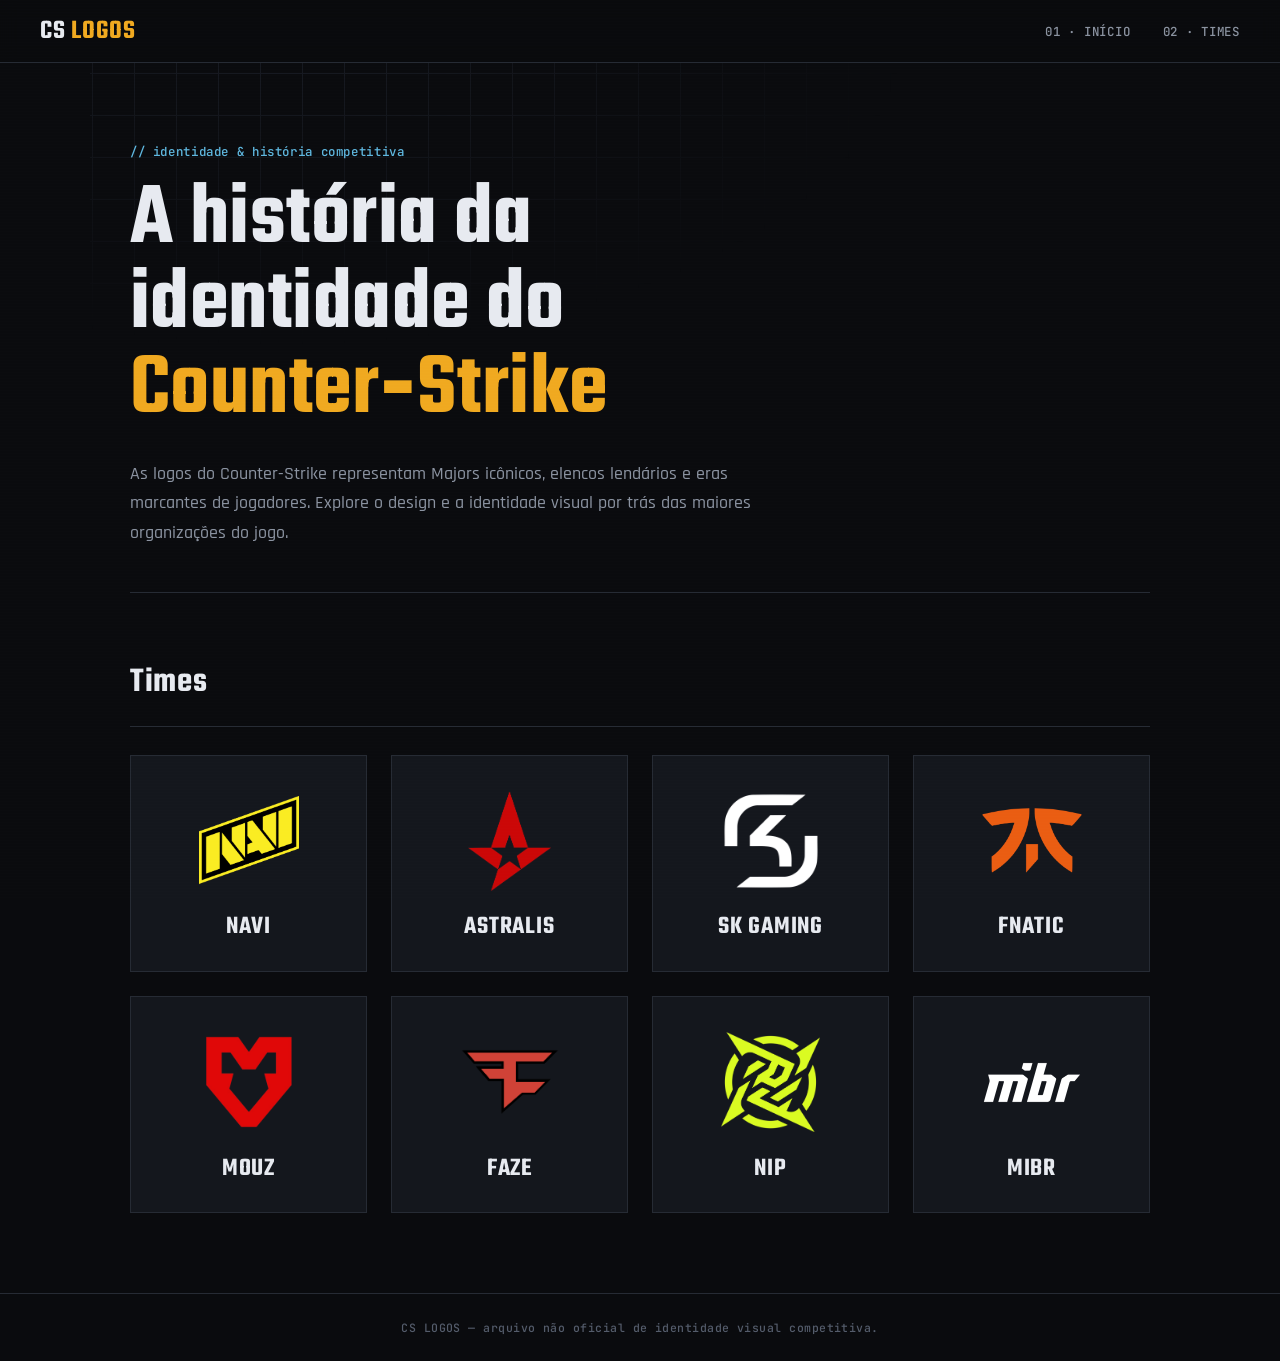
==== index.html @ 51859444 "Estrutura inicial do projeto organizada" ====
<!DOCTYPE html>
<html lang="pt-br">
<head>
  <meta charset="UTF-8">
  <meta name="viewport" content="width=device-width, initial-scale=1.0">
  <title>CS LOGOS</title>
  <link rel="icon" type="image/png" href="cs2.png">
  <link rel="preconnect" href="https://fonts.googleapis.com">
  <link rel="preconnect" href="https://fonts.gstatic.com" crossorigin>
  <link href="https://fonts.googleapis.com/css2?family=Teko:wght@500;600;700&family=Rajdhani:wght@500;600;700&family=JetBrains+Mono:wght@400;500&display=swap" rel="stylesheet">
  <link rel="stylesheet" href="css/style.css">
</head>
<body>

  <div class="scan-overlay" aria-hidden="true"></div>

  <nav class="navbar">
    <div class="brand">
      <h2>CS<span>LOGOS</span></h2>
    </div>
    <ul class="nav-links">
      <li><a href="index.html">01 · Início</a></li>
      <li><a href="#teams">02 · Times</a></li>
    </ul>
  </nav>

  <header class="hero">
    <div class="hero-grid" aria-hidden="true"></div>
    <p class="eyebrow">// identidade &amp; história competitiva</p>
    <h1>A história da<br>identidade do<br><span class="hero-accent">Counter&#8209;Strike</span></h1>
    <p class="hero-lede">
      As logos do Counter-Strike representam Majors icônicos, elencos lendários e eras marcantes
      de jogadores. Explore o design e a identidade visual por trás das maiores organizações do jogo.
    </p>
    <div class="hero-rule" aria-hidden="true"></div>
  </header>

  <main>
    <section class="teams-section" id="teams">
      <div class="section-head">
        
        <h2>Times</h2>
      </div>

      <div class="team-grid">
        <!-- NAVI Card -->
        <a href="pages/navi.html" class="team-card" data-side="T">
          <div class="team-logo-wrap">
            <img src="assets/navinow.png" alt="NAVI 364663 Logo" class="team-logo">
          </div>
          <h3>NAVI</h3>
        </a>
        <!-- Astralis Card -->
        <a href="pages/astralis.html" class="team-card" data-side="CT">
          <div class="team-logo-wrap">
            <img src="assets/astralis.png" alt="Astralis Logo" class="team-logo">
          </div>
          <h3>Astralis</h3>
        </a>



        <a href="pages/sk.html" class="team-card" data-side="CT">
          <div class="team-logo-wrap">
            <img src="assets/sknow.png" alt="SK Gaming Logo" class="team-logo1">
          </div>
          <h3>SK Gaming</h3>
        </a>
        <a href="pages/fnatic.html" class="team-card" data-side="CT">
          <div class="team-logo-wrap">
            <img src="assets/fnaticnow.webp" alt="Fnatic Logo" class="team-logo">
          </div>
          <h3>Fnatic</h3>
        </a>
        </a>
        <a href="pages/mouz.html" class="team-card" data-side="CT">
          <div class="team-logo-wrap">
            <img src="assets/mouznew.png" alt="Mouz Logo" class="team-logo">
          </div>
          <h3>MOUZ</h3>
        </a>
        <a href="pages/faze.html" class="team-card" data-side="CT">
          <div class="team-logo-wrap">
            <img src="assets/fazenow.webp" alt="FaZe Logo" class="team-logo">
          </div>
          <h3>FaZe</h3>
        </a>
        <a href="pages/nip.html" class="team-card" data-side="CT">
          <div class="team-logo-wrap">
            <img src="assets/nipnow.png" alt="NIP Logo" class="team-logo">
          </div>
          <h3>NIP</h3>
        </a>
        <a href="pages/mibr.html" class="team-card" data-side="CT">
          <div class="team-logo-wrap">
            <img src="assets/mibrnow.png" alt="mibr Logo" class="team-logo1">
          </div>
          <h3>MIBR</h3>
        </a>

        <!-- Repeat structure for SK Gaming, Fnatic, NiP, VP, C9, Liquid, FaZe, iBUYPOWER -->
      </div>
    </section>
  </main>

  <footer class="site-footer">
    <p>CS LOGOS — arquivo não oficial de identidade visual competitiva.</p>
  </footer>

</body>
</html>
---- css/style.css ----
/* ==========================================================
   CS LOGOS — design tokens
   Inspired by the in-game HUD/scoreboard: T-side gold vs
   CT-side ice-blue, crosshair brackets, tactical grid lines.
   ========================================================== */
:root {
  --bg: #0a0b0e;
  --bg-panel: #14171d;
  --bg-panel-hover: #1a1e26;
  --line: #262b34;
  --line-soft: #1c2029;

  --gold: #f0a920;
  --gold-dim: #8a6420;
  --ice: #5fb8e0;
  --ice-dim: #35617a;

  --text-main: #e7eaf0;
  --text-dim: #8b93a1;
  --text-faint: #545c6b;

  --font-display: 'Teko', system-ui, sans-serif;
  --font-body: 'Rajdhani', system-ui, sans-serif;
  --font-mono: 'JetBrains Mono', 'Courier New', monospace;

  --ease: cubic-bezier(0.16, 1, 0.3, 1);
}

* { box-sizing: border-box; }

@media (prefers-reduced-motion: reduce) {
  *, *::before, *::after {
    animation-duration: 0.01ms !important;
    transition-duration: 0.01ms !important;
  }
}

html { scroll-behavior: smooth; }

body {
  background-color: var(--bg);
  color: var(--text-main);
  font-family: var(--font-body);
  font-weight: 500;
  font-size: 1.05rem;
  margin: 0;
  position: relative;
  overflow-x: hidden;
}

a { color: inherit; }

::selection {
  background: var(--gold);
  color: #10120f;
}

:focus-visible {
  outline: 2px solid var(--gold);
  outline-offset: 3px;
}

/* faint scanline atmosphere over the whole page */
.scan-overlay {
  position: fixed;
  inset: 0;
  pointer-events: none;
  z-index: 40;
  background: repeating-linear-gradient(
    to bottom,
    rgba(255, 255, 255, 0.012) 0px,
    rgba(255, 255, 255, 0.012) 1px,
    transparent 1px,
    transparent 3px
  );
  mix-blend-mode: overlay;
}

/* ==========================================================
   Navbar
   ========================================================== */
.navbar {
  display: flex;
  justify-content: space-between;
  align-items: center;
  padding: 1.1rem 2.5rem;
  background: rgba(10, 11, 14, 0.85);
  backdrop-filter: blur(10px);
  border-bottom: 1px solid var(--line);
  position: sticky;
  top: 0;
  z-index: 30;
}

.brand {
  display: flex;
  align-items: center;
  gap: 0.5rem;
}

.brand-mark {
  color: var(--gold);
  font-family: var(--font-mono);
  font-size: 1rem;
  transform: translateY(-1px);
}

.navbar h2 {
  font-family: var(--font-display);
  font-weight: 600;
  font-size: 1.7rem;
  letter-spacing: 0.04em;
  margin: 0;
  line-height: 1;
}

.navbar h2 span {
  color: var(--gold);
  margin-left: 0.3rem;
}

.nav-links {
  list-style: none;
  display: flex;
  gap: 2rem;
  margin: 0;
  padding: 0;
}

.nav-links a {
  color: var(--text-dim);
  text-decoration: none;
  font-family: var(--font-mono);
  font-size: 0.78rem;
  font-weight: 500;
  letter-spacing: 0.06em;
  text-transform: uppercase;
  transition: color 0.2s var(--ease);
  position: relative;
}

.nav-links a:hover,
.nav-links a:focus-visible {
  color: var(--gold);
}

/* ==========================================================
   Hero
   ========================================================== */
.hero {
  position: relative;
  padding: 5rem 2.5rem 4rem;
  max-width: 1100px;
  margin: 0 auto;
  overflow: hidden;
}

.hero-grid {
  position: absolute;
  inset: -2rem -2.5rem auto -2.5rem;
  height: 420px;
  background-image:
    linear-gradient(to right, var(--line-soft) 1px, transparent 1px),
    linear-gradient(to bottom, var(--line-soft) 1px, transparent 1px);
  background-size: 42px 42px;
  -webkit-mask-image: radial-gradient(ellipse 70% 100% at 20% 0%, black 10%, transparent 75%);
  mask-image: radial-gradient(ellipse 70% 100% at 20% 0%, black 10%, transparent 75%);
  opacity: 0.7;
  z-index: 0;
}

.eyebrow {
  position: relative;
  z-index: 1;
  font-family: var(--font-mono);
  font-size: 0.78rem;
  color: var(--ice);
  letter-spacing: 0.05em;
  margin: 0 0 1.1rem;
}

.hero h1 {
  position: relative;
  z-index: 1;
  font-family: var(--font-display);
  font-weight: 600;
  font-size: clamp(3.2rem, 8vw, 5.6rem);
  line-height: 0.95;
  letter-spacing: 0.005em;
  margin: 0 0 1.6rem;
}

.hero-accent {
  color: var(--gold);
}

.hero-lede {
  position: relative;
  z-index: 1;
  max-width: 640px;
  font-size: 1.15rem;
  line-height: 1.6;
  color: var(--text-dim);
  font-weight: 500;
  margin: 0;
}

.hero-rule {
  position: relative;
  z-index: 1;
  margin-top: 2.8rem;
  height: 1px;
  background: var(--line);
  overflow: hidden;
}

.hero-rule span {
  display: block;
  width: 140px;
  height: 100%;
  background: linear-gradient(to right, transparent, var(--gold), var(--ice), transparent);
  animation: sweep 5s var(--ease) infinite;
}

@keyframes sweep {
  0%   { transform: translateX(-160px); }
  60%  { transform: translateX(920px); }
  100% { transform: translateX(920px); }
}

/* ==========================================================
   Teams section
   ========================================================== */
main {
  max-width: 1100px;
  margin: 0 auto;
  padding: 0 2.5rem;
}

.section-head {
  display: flex;
  align-items: baseline;
  gap: 1rem;
  margin-bottom: 1.75rem;
  border-bottom: 1px solid var(--line);
  padding-bottom: 1.1rem;
}

.section-head .eyebrow {
  margin: 0;
  order: 2;
}

.section-head h2 {
  font-family: var(--font-display);
  font-weight: 600;
  font-size: 2.2rem;
  letter-spacing: 0.02em;
  margin: 0;
  color: var(--text-main);
}

.teams-section {
  padding-bottom: 5rem;
}

.team-grid {
  display: grid;
  grid-template-columns: repeat(auto-fit, minmax(220px, 1fr));
  gap: 1.5rem;
}

/* ==========================================================
   Team card — spectator-HUD frame with crosshair corners
   ========================================================== */
.team-card {
  position: relative;
  background: var(--bg-panel);
  border: 1px solid var(--line);
  padding: 2.2rem 1.5rem 1.6rem;
  text-align: center;
  text-decoration: none;
  color: inherit;
  overflow: hidden;
  transition: transform 0.35s var(--ease), background 0.35s var(--ease), border-color 0.35s var(--ease);
}

.team-card:hover,
.team-card:focus-visible {
  transform: translateY(-6px);
  background: var(--bg-panel-hover);
  border-color: var(--line);
}

/* crosshair corner brackets */
.corner {
  position: absolute;
  width: 14px;
  height: 14px;
  border: 1.5px solid var(--text-faint);
  opacity: 0.55;
  transition: all 0.35s var(--ease);
}
.corner-tl { top: 8px; left: 8px; border-right: none; border-bottom: none; }
.corner-tr { top: 8px; right: 8px; border-left: none; border-bottom: none; }
.corner-bl { bottom: 8px; left: 8px; border-right: none; border-top: none; }
.corner-br { bottom: 8px; right: 8px; border-left: none; border-top: none; }

.team-card:hover .corner { border-color: var(--gold); }

.team-card:hover .corner-tl,
.team-card:focus-visible .corner-tl { top: 4px; left: 4px; opacity: 1; }
.team-card:hover .corner-tr,
.team-card:focus-visible .corner-tr { top: 4px; right: 4px; opacity: 1; }
.team-card:hover .corner-bl,
.team-card:focus-visible .corner-bl { bottom: 4px; left: 4px; opacity: 1; }
.team-card:hover .corner-br,
.team-card:focus-visible .corner-br { bottom: 4px; right: 4px; opacity: 1; }

.team-logo-wrap {
  display: flex;
  align-items: center;
  justify-content: center;
  height: 100px;
  margin-bottom: 1.1rem;
}

.team-logo {
  max-width: 100px;
  max-height: 100px;
  width: auto;
  height: auto;
  object-fit: contain;
  filter: grayscale(0.15);
  transition: transform 0.35s var(--ease), filter 0.35s var(--ease);
}
.team-logo1 {
  max-width: 100px;
  max-height: 100px;
  filter: brightness(0) invert(1);
  width: auto;
  height: auto;
  object-fit: contain;
  transition: transform 0.35s var(--ease), filter 0.35s var(--ease);
}

.team-logo2 {
  filter: brightness(0) invert(1);
  width: auto;
  height: auto;
  object-fit: contain;
  transition: transform 0.35s var(--ease), filter 0.35s var(--ease);
}

.team-card:hover .team-logo,
.team-card:focus-visible .team-logo {
  transform: scale(1.08);
  filter: grayscale(0);
}

.team-card h3 {
  font-family: var(--font-display);
  font-weight: 600;
  font-size: 1.6rem;
  letter-spacing: 0.03em;
  text-transform: uppercase;
  margin: 0;
  color: var(--text-main);
}

.card-underline {
  display: block;
  width: 32px;
  height: 2px;
  margin: 0.65rem auto 0;
  background: var(--text-faint);
  transition: width 0.35s var(--ease), background 0.35s var(--ease);
}

.team-card:hover .card-underline { background: var(--gold); width: 48px; }

/* ==========================================================
   Team detail page (navi.html, astralis.html, ...)
   ========================================================== */
.back-link {
  display: inline-flex;
  align-items: center;
  gap: 0.4rem;
}

.team-page-main {
  max-width: 780px;
  margin: 0 auto;
  padding: 0 2.5rem 5rem;
}

.team-hero {
  position: relative;
  text-align: center;
  padding: 4rem 0 3rem;
  border-bottom: 1px solid var(--line);
  margin-bottom: 3rem;
}

.team-hero .eyebrow {
  justify-content: center;
  display: flex;
}

.team-hero h1 {
  font-family: var(--font-display);
  font-weight: 600;
  font-size: clamp(2.8rem, 7vw, 4.4rem);
  line-height: 0.95;
  margin: 0 0 0.6rem;
}

.team-hero .team-fullname {
  color: var(--gold);
}

.team-meta {
  display: flex;
  justify-content: center;
  gap: 1.6rem;
  margin: 1.2rem 0 0;
  font-family: var(--font-mono);
  font-size: 0.75rem;
  color: var(--text-dim);
  letter-spacing: 0.04em;
  flex-wrap: wrap;
}

.team-meta span strong {
  color: var(--text-main);
  font-weight: 500;
}

.info-block {
  margin-bottom: 3rem;
}

.info-block h2 {
  font-family: var(--font-display);
  font-weight: 600;
  font-size: 1.7rem;
  letter-spacing: 0.02em;
  margin: 0 0 0.9rem;
  display: flex;
  align-items: center;
  gap: 0.6rem;
}

.info-block h2::before {
  content: "";
  width: 18px;
  height: 2px;
  background: var(--gold);
  display: inline-block;
}

.info-block p {
  font-size: 1.05rem;
  line-height: 1.7;
  color: var(--text-dim);
  margin: 0;
}

/* ---- logo timeline ---- */
.logo-timeline {
  position: relative;
  margin: 0;
  padding: 0;
  list-style: none;
}

.logo-timeline::before {
  content: "";
  position: absolute;
  top: 0.4rem;
  bottom: 0.4rem;
  left: 68px;
  width: 1px;
  background: var(--line);
}

.timeline-item {
  position: relative;
  display: grid;
  grid-template-columns: 68px 1fr;
  gap: 0;
  padding-bottom: 3.5rem;
}

.timeline-item:last-child { padding-bottom: 0; }

.timeline-year {
  position: relative;
  font-family: var(--font-mono);
  font-size: 0.72rem;
  color: var(--text-dim);
  padding-top: 0.3rem;
  letter-spacing: 0.03em;
}

.timeline-year::after {
  content: "";
  position: absolute;
  top: 0.35rem;
  right: -4.5px;
  width: 9px;
  height: 9px;
  border-radius: 50%;
  background: var(--bg);
  border: 2px solid var(--gold);
}

.timeline-body {
  padding-left: 2.2rem;
}

.timeline-panel {
  position: relative;
  background: var(--bg-panel);
  border: 1px solid var(--line);
  padding: 2rem;
  display: flex;
  flex-direction: column;
  align-items: center;
  text-align: center;
  transition: border-color 0.35s var(--ease), background 0.35s var(--ease);
}

.timeline-panel:hover {
  border-color: var(--gold-dim);
  background: var(--bg-panel-hover);
}

.timeline-panel .corner { border-color: var(--text-faint); }
.timeline-panel:hover .corner { border-color: var(--gold); }
.logo-branca {
  filter: brightness(0) invert(1);
}

.timeline-panel img {
  max-width: 320px;
  width: 100%;
  height: auto;
  object-fit: contain;
  margin-bottom: 1.3rem;
}

.timeline-panel p {
  margin: 0;
  font-size: 0.98rem;
  line-height: 1.6;
  color: var(--text-dim);
  max-width: 46ch;
}

/* ==========================================================
   Footer
   ========================================================== */
.site-footer {
  border-top: 1px solid var(--line);
  padding: 1.6rem 2.5rem;
  text-align: center;
}

.site-footer p {
  font-family: var(--font-mono);
  font-size: 0.72rem;
  color: var(--text-faint);
  letter-spacing: 0.04em;
  margin: 0;
  
}



/* ==========================================================
   Responsive
   ========================================================== */
@media (max-width: 640px) {
  .navbar { padding: 1rem 1.25rem; }
  .hero { padding: 3.2rem 1.25rem 2.75rem; }
  main { padding: 0 1.25rem; }
  .nav-links { gap: 1.1rem; }
  .hero h1 { font-size: clamp(2.6rem, 12vw, 3.4rem); }
}
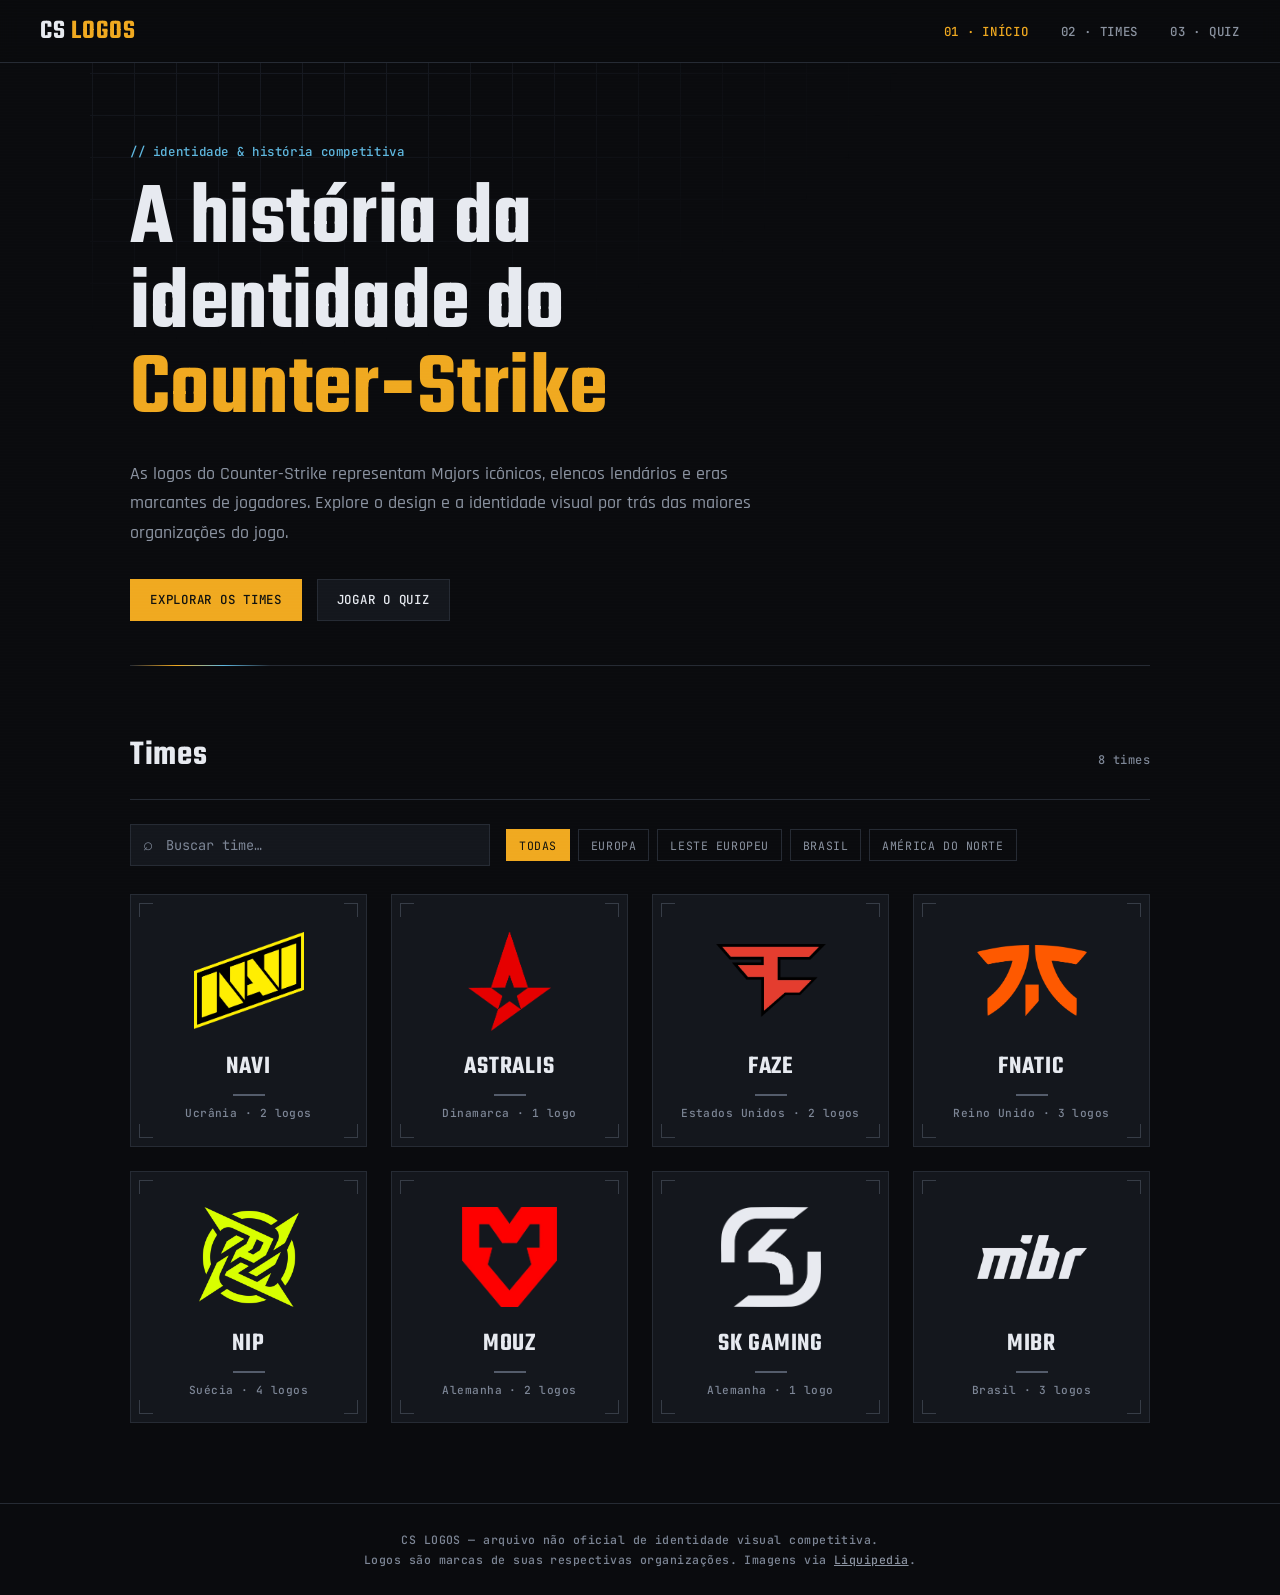
==== commit 2d07f332: "Reestrutura o site com dados em JS, novos recursos e imagens otimizadas - js/teams.js concentra os d" ====
--- a/index.html
+++ b/index.html
@@ -3,24 +3,32 @@
 <head>
   <meta charset="UTF-8">
   <meta name="viewport" content="width=device-width, initial-scale=1.0">
-  <title>CS LOGOS</title>
-  <link rel="icon" type="image/png" href="cs2.png">
+  <title>CS LOGOS — a história das logos do Counter-Strike</title>
+  <meta name="description" content="Arquivo não oficial da identidade visual do Counter-Strike competitivo: a evolução das logos de NAVI, Vitality, FURIA, MIBR, FaZe e outros times lendários.">
+  <meta name="theme-color" content="#0a0b0e">
+  <meta property="og:type" content="website">
+  <meta property="og:site_name" content="CS LOGOS">
+  <meta property="og:title" content="CS LOGOS — a história das logos do Counter-Strike">
+  <meta property="og:description" content="A evolução das logos dos maiores times de Counter-Strike, do 1.6 ao CS2.">
+  <meta property="og:image" content="https://krukki.github.io/cslogos/assets/og-image.png">
+  <meta property="og:url" content="https://krukki.github.io/cslogos/">
+  <meta name="twitter:card" content="summary_large_image">
+  <link rel="icon" type="image/png" href="assets/cs2.png">
   <link rel="preconnect" href="https://fonts.googleapis.com">
   <link rel="preconnect" href="https://fonts.gstatic.com" crossorigin>
   <link href="https://fonts.googleapis.com/css2?family=Teko:wght@500;600;700&family=Rajdhani:wght@500;600;700&family=JetBrains+Mono:wght@400;500&display=swap" rel="stylesheet">
   <link rel="stylesheet" href="css/style.css">
 </head>
-<body>
-
+<body id="top">
+  <a class="skip-link" href="#teams">Pular para os times</a>
   <div class="scan-overlay" aria-hidden="true"></div>
 
-  <nav class="navbar">
-    <div class="brand">
-      <h2>CS<span>LOGOS</span></h2>
-    </div>
+  <nav class="navbar" aria-label="Principal">
+    <a class="brand" href="index.html">CS<span>LOGOS</span></a>
     <ul class="nav-links">
-      <li><a href="index.html">01 · Início</a></li>
-      <li><a href="#teams">02 · Times</a></li>
+      <li><a href="#top" aria-current="page"><span class="nav-num">01 · </span>Início</a></li>
+      <li><a href="#teams"><span class="nav-num">02 · </span>Times</a></li>
+      <li><a href="quiz.html"><span class="nav-num">03 · </span>Quiz</a></li>
     </ul>
   </nav>
 
@@ -32,80 +40,54 @@
       As logos do Counter-Strike representam Majors icônicos, elencos lendários e eras marcantes
       de jogadores. Explore o design e a identidade visual por trás das maiores organizações do jogo.
     </p>
-    <div class="hero-rule" aria-hidden="true"></div>
+    <div class="hero-actions">
+      <a class="btn btn--primary" href="#teams">Explorar os times</a>
+      <a class="btn" href="quiz.html">Jogar o quiz</a>
+    </div>
+    <div class="hero-rule" aria-hidden="true"><span></span></div>
   </header>
 
-  <main>
-    <section class="teams-section" id="teams">
+  <main class="page-main">
+    <section class="teams-section" id="teams" aria-labelledby="teams-title">
       <div class="section-head">
-        
-        <h2>Times</h2>
+        <h2 id="teams-title">Times</h2>
+        <p class="result-count" id="result-count" aria-live="polite"></p>
       </div>
 
-      <div class="team-grid">
-        <!-- NAVI Card -->
-        <a href="pages/navi.html" class="team-card" data-side="T">
-          <div class="team-logo-wrap">
-            <img src="assets/navinow.png" alt="NAVI 364663 Logo" class="team-logo">
-          </div>
-          <h3>NAVI</h3>
-        </a>
-        <!-- Astralis Card -->
-        <a href="pages/astralis.html" class="team-card" data-side="CT">
-          <div class="team-logo-wrap">
-            <img src="assets/astralis.png" alt="Astralis Logo" class="team-logo">
-          </div>
-          <h3>Astralis</h3>
-        </a>
+      <div class="team-tools">
+        <label class="search-field">
+          <span class="visually-hidden">Buscar time</span>
+          <input type="search" id="team-search" placeholder="Buscar time…" autocomplete="off" spellcheck="false">
+        </label>
+        <ul class="chips" aria-label="Filtrar por região">
+          <li><button type="button" class="chip" data-region-filter="all" aria-pressed="true">Todas</button></li>
+          <li><button type="button" class="chip" data-region-filter="Europa" aria-pressed="false">Europa</button></li>
+          <li><button type="button" class="chip" data-region-filter="Leste Europeu" aria-pressed="false">Leste Europeu</button></li>
+          <li><button type="button" class="chip" data-region-filter="Brasil" aria-pressed="false">Brasil</button></li>
+          <li><button type="button" class="chip" data-region-filter="América do Norte" aria-pressed="false">América do Norte</button></li>
+        </ul>
+      </div>
 
+      <div class="team-grid" id="team-grid"></div>
 
+      <div class="empty-state" id="empty-state" hidden>
+        <p>Nenhum time encontrado.</p>
+        <button type="button" class="btn" id="clear-filters">Limpar busca e filtros</button>
+      </div>
 
-        <a href="pages/sk.html" class="team-card" data-side="CT">
-          <div class="team-logo-wrap">
-            <img src="assets/sknow.png" alt="SK Gaming Logo" class="team-logo1">
-          </div>
-          <h3>SK Gaming</h3>
-        </a>
-        <a href="pages/fnatic.html" class="team-card" data-side="CT">
-          <div class="team-logo-wrap">
-            <img src="assets/fnaticnow.webp" alt="Fnatic Logo" class="team-logo">
-          </div>
-          <h3>Fnatic</h3>
-        </a>
-        </a>
-        <a href="pages/mouz.html" class="team-card" data-side="CT">
-          <div class="team-logo-wrap">
-            <img src="assets/mouznew.png" alt="Mouz Logo" class="team-logo">
-          </div>
-          <h3>MOUZ</h3>
-        </a>
-        <a href="pages/faze.html" class="team-card" data-side="CT">
-          <div class="team-logo-wrap">
-            <img src="assets/fazenow.webp" alt="FaZe Logo" class="team-logo">
-          </div>
-          <h3>FaZe</h3>
-        </a>
-        <a href="pages/nip.html" class="team-card" data-side="CT">
-          <div class="team-logo-wrap">
-            <img src="assets/nipnow.png" alt="NIP Logo" class="team-logo">
-          </div>
-          <h3>NIP</h3>
-        </a>
-        <a href="pages/mibr.html" class="team-card" data-side="CT">
-          <div class="team-logo-wrap">
-            <img src="assets/mibrnow.png" alt="mibr Logo" class="team-logo1">
-          </div>
-          <h3>MIBR</h3>
-        </a>
-
-        <!-- Repeat structure for SK Gaming, Fnatic, NiP, VP, C9, Liquid, FaZe, iBUYPOWER -->
-      </div>
+      <noscript>
+        <p class="noscript-note">Ative o JavaScript para ver a lista de times.</p>
+      </noscript>
     </section>
   </main>
 
   <footer class="site-footer">
-    <p>CS LOGOS — arquivo não oficial de identidade visual competitiva.</p>
+    <p>CS LOGOS — arquivo não oficial de identidade visual competitiva.<br>
+      Logos são marcas de suas respectivas organizações. Imagens via <a href="https://liquipedia.net/counterstrike/" rel="noopener">Liquipedia</a>.</p>
   </footer>
 
+  <script src="js/teams.js"></script>
+  <script src="js/common.js"></script>
+  <script src="js/home.js"></script>
 </body>
 </html>
--- a/css/style.css
+++ b/css/style.css
@@ -14,10 +14,13 @@
   --gold-dim: #8a6420;
   --ice: #5fb8e0;
   --ice-dim: #35617a;
+  --ok: #4fd18b;
+  --bad: #ff6b5e;
 
   --text-main: #e7eaf0;
   --text-dim: #8b93a1;
-  --text-faint: #545c6b;
+  --text-muted: #7d8696;  /* menor texto legível: 5.3:1 sobre --bg */
+  --text-faint: #545c6b;  /* só decoração (bordas, cantos) */
 
   --font-display: 'Teko', system-ui, sans-serif;
   --font-body: 'Rajdhani', system-ui, sans-serif;
@@ -31,8 +34,10 @@
 @media (prefers-reduced-motion: reduce) {
   *, *::before, *::after {
     animation-duration: 0.01ms !important;
+    animation-iteration-count: 1 !important;
     transition-duration: 0.01ms !important;
   }
+  html { scroll-behavior: auto; }
 }
 
 html { scroll-behavior: smooth; }
@@ -46,9 +51,16 @@
   margin: 0;
   position: relative;
   overflow-x: hidden;
-}
+  min-height: 100vh;
+  display: flex;
+  flex-direction: column;
+}
+
+body > main { flex: 1; }
 
 a { color: inherit; }
+
+img { max-width: 100%; }
 
 ::selection {
   background: var(--gold);
@@ -59,6 +71,30 @@
   outline: 2px solid var(--gold);
   outline-offset: 3px;
 }
+
+.visually-hidden {
+  position: absolute !important;
+  width: 1px; height: 1px;
+  padding: 0; margin: -1px;
+  overflow: hidden;
+  clip: rect(0 0 0 0);
+  white-space: nowrap;
+  border: 0;
+}
+
+.skip-link {
+  position: absolute;
+  left: 1rem;
+  top: -3rem;
+  z-index: 50;
+  background: var(--gold);
+  color: #10120f;
+  padding: 0.5rem 0.9rem;
+  font-family: var(--font-mono);
+  font-size: 0.8rem;
+  text-decoration: none;
+}
+.skip-link:focus { top: 0.75rem; }
 
 /* faint scanline atmosphere over the whole page */
 .scan-overlay {
@@ -83,9 +119,11 @@
   display: flex;
   justify-content: space-between;
   align-items: center;
+  gap: 1rem;
   padding: 1.1rem 2.5rem;
   background: rgba(10, 11, 14, 0.85);
   backdrop-filter: blur(10px);
+  -webkit-backdrop-filter: blur(10px);
   border-bottom: 1px solid var(--line);
   position: sticky;
   top: 0;
@@ -93,28 +131,17 @@
 }
 
 .brand {
-  display: flex;
-  align-items: center;
-  gap: 0.5rem;
-}
-
-.brand-mark {
-  color: var(--gold);
-  font-family: var(--font-mono);
-  font-size: 1rem;
-  transform: translateY(-1px);
-}
-
-.navbar h2 {
   font-family: var(--font-display);
   font-weight: 600;
   font-size: 1.7rem;
   letter-spacing: 0.04em;
-  margin: 0;
   line-height: 1;
-}
-
-.navbar h2 span {
+  text-decoration: none;
+  color: var(--text-main);
+  white-space: nowrap;
+}
+
+.brand span {
   color: var(--gold);
   margin-left: 0.3rem;
 }
@@ -136,11 +163,12 @@
   letter-spacing: 0.06em;
   text-transform: uppercase;
   transition: color 0.2s var(--ease);
-  position: relative;
+  white-space: nowrap;
 }
 
 .nav-links a:hover,
-.nav-links a:focus-visible {
+.nav-links a:focus-visible,
+.nav-links a[aria-current="page"] {
   color: var(--gold);
 }
 
@@ -151,6 +179,7 @@
   position: relative;
   padding: 5rem 2.5rem 4rem;
   max-width: 1100px;
+  width: 100%;
   margin: 0 auto;
   overflow: hidden;
 }
@@ -190,9 +219,7 @@
   margin: 0 0 1.6rem;
 }
 
-.hero-accent {
-  color: var(--gold);
-}
+.hero-accent { color: var(--gold); }
 
 .hero-lede {
   position: relative;
@@ -201,8 +228,16 @@
   font-size: 1.15rem;
   line-height: 1.6;
   color: var(--text-dim);
-  font-weight: 500;
-  margin: 0;
+  margin: 0;
+}
+
+.hero-actions {
+  position: relative;
+  z-index: 1;
+  display: flex;
+  flex-wrap: wrap;
+  gap: 0.9rem;
+  margin-top: 2rem;
 }
 
 .hero-rule {
@@ -224,31 +259,67 @@
 
 @keyframes sweep {
   0%   { transform: translateX(-160px); }
-  60%  { transform: translateX(920px); }
-  100% { transform: translateX(920px); }
+  60%  { transform: translateX(1100px); }
+  100% { transform: translateX(1100px); }
 }
 
 /* ==========================================================
-   Teams section
+   Buttons
    ========================================================== */
-main {
+.btn {
+  display: inline-flex;
+  align-items: center;
+  gap: 0.5rem;
+  padding: 0.7rem 1.2rem;
+  border: 1px solid var(--line);
+  background: var(--bg-panel);
+  color: var(--text-main);
+  font-family: var(--font-mono);
+  font-size: 0.78rem;
+  letter-spacing: 0.06em;
+  text-transform: uppercase;
+  text-decoration: none;
+  cursor: pointer;
+  transition: border-color 0.25s var(--ease), color 0.25s var(--ease), background 0.25s var(--ease);
+}
+
+.btn:hover,
+.btn:focus-visible {
+  border-color: var(--gold);
+  color: var(--gold);
+}
+
+.btn--primary {
+  background: var(--gold);
+  border-color: var(--gold);
+  color: #10120f;
+}
+
+.btn--primary:hover,
+.btn--primary:focus-visible {
+  background: transparent;
+  color: var(--gold);
+}
+
+/* ==========================================================
+   Teams section (home)
+   ========================================================== */
+.page-main {
   max-width: 1100px;
+  width: 100%;
   margin: 0 auto;
   padding: 0 2.5rem;
 }
 
 .section-head {
   display: flex;
+  flex-wrap: wrap;
   align-items: baseline;
+  justify-content: space-between;
   gap: 1rem;
-  margin-bottom: 1.75rem;
+  margin-bottom: 1.5rem;
   border-bottom: 1px solid var(--line);
   padding-bottom: 1.1rem;
-}
-
-.section-head .eyebrow {
-  margin: 0;
-  order: 2;
 }
 
 .section-head h2 {
@@ -257,17 +328,117 @@
   font-size: 2.2rem;
   letter-spacing: 0.02em;
   margin: 0;
-  color: var(--text-main);
+}
+
+.result-count {
+  font-family: var(--font-mono);
+  font-size: 0.75rem;
+  color: var(--text-muted);
+  letter-spacing: 0.04em;
+  margin: 0;
 }
 
 .teams-section {
   padding-bottom: 5rem;
+  scroll-margin-top: 5rem;
+}
+
+/* ---- search + filter ---- */
+.team-tools {
+  display: flex;
+  flex-wrap: wrap;
+  gap: 1rem;
+  align-items: center;
+  margin-bottom: 1.75rem;
+}
+
+.search-field {
+  position: relative;
+  flex: 1 1 260px;
+  max-width: 360px;
+}
+
+.search-field input {
+  width: 100%;
+  background: var(--bg-panel);
+  border: 1px solid var(--line);
+  color: var(--text-main);
+  font-family: var(--font-mono);
+  font-size: 0.85rem;
+  padding: 0.7rem 0.9rem 0.7rem 2.2rem;
+  border-radius: 0;
+  transition: border-color 0.25s var(--ease);
+}
+
+.search-field input::placeholder { color: var(--text-muted); }
+
+.search-field input:focus {
+  outline: none;
+  border-color: var(--gold);
+}
+
+.search-field::before {
+  content: "⌕";
+  position: absolute;
+  left: 0.8rem;
+  top: 50%;
+  transform: translateY(-52%);
+  color: var(--text-muted);
+  font-size: 1.05rem;
+  pointer-events: none;
+}
+
+.chips {
+  display: flex;
+  flex-wrap: wrap;
+  gap: 0.5rem;
+  margin: 0;
+  padding: 0;
+  list-style: none;
+}
+
+.chip {
+  background: transparent;
+  border: 1px solid var(--line);
+  color: var(--text-dim);
+  font-family: var(--font-mono);
+  font-size: 0.72rem;
+  letter-spacing: 0.05em;
+  text-transform: uppercase;
+  padding: 0.45rem 0.75rem;
+  cursor: pointer;
+  transition: all 0.2s var(--ease);
+}
+
+.chip:hover { color: var(--text-main); border-color: var(--text-faint); }
+
+.chip[aria-pressed="true"] {
+  color: #10120f;
+  background: var(--gold);
+  border-color: var(--gold);
 }
 
 .team-grid {
   display: grid;
-  grid-template-columns: repeat(auto-fit, minmax(220px, 1fr));
+  grid-template-columns: repeat(auto-fill, minmax(220px, 1fr));
   gap: 1.5rem;
+}
+
+.empty-state {
+  border: 1px dashed var(--line);
+  padding: 2.5rem 1.5rem;
+  text-align: center;
+  color: var(--text-dim);
+  font-family: var(--font-mono);
+  font-size: 0.85rem;
+}
+
+.empty-state[hidden] { display: none; }
+
+.noscript-note {
+  border: 1px solid var(--gold-dim);
+  padding: 1rem 1.25rem;
+  color: var(--text-dim);
 }
 
 /* ==========================================================
@@ -275,6 +446,7 @@
    ========================================================== */
 .team-card {
   position: relative;
+  display: block;
   background: var(--bg-panel);
   border: 1px solid var(--line);
   padding: 2.2rem 1.5rem 1.6rem;
@@ -289,7 +461,7 @@
 .team-card:focus-visible {
   transform: translateY(-6px);
   background: var(--bg-panel-hover);
-  border-color: var(--line);
+  border-color: var(--gold-dim);
 }
 
 /* crosshair corner brackets */
@@ -300,22 +472,24 @@
   border: 1.5px solid var(--text-faint);
   opacity: 0.55;
   transition: all 0.35s var(--ease);
+  pointer-events: none;
 }
 .corner-tl { top: 8px; left: 8px; border-right: none; border-bottom: none; }
 .corner-tr { top: 8px; right: 8px; border-left: none; border-bottom: none; }
 .corner-bl { bottom: 8px; left: 8px; border-right: none; border-top: none; }
 .corner-br { bottom: 8px; right: 8px; border-left: none; border-top: none; }
 
-.team-card:hover .corner { border-color: var(--gold); }
+.team-card:hover .corner,
+.team-card:focus-visible .corner { border-color: var(--gold); opacity: 1; }
 
 .team-card:hover .corner-tl,
-.team-card:focus-visible .corner-tl { top: 4px; left: 4px; opacity: 1; }
+.team-card:focus-visible .corner-tl { top: 4px; left: 4px; }
 .team-card:hover .corner-tr,
-.team-card:focus-visible .corner-tr { top: 4px; right: 4px; opacity: 1; }
+.team-card:focus-visible .corner-tr { top: 4px; right: 4px; }
 .team-card:hover .corner-bl,
-.team-card:focus-visible .corner-bl { bottom: 4px; left: 4px; opacity: 1; }
+.team-card:focus-visible .corner-bl { bottom: 4px; left: 4px; }
 .team-card:hover .corner-br,
-.team-card:focus-visible .corner-br { bottom: 4px; right: 4px; opacity: 1; }
+.team-card:focus-visible .corner-br { bottom: 4px; right: 4px; }
 
 .team-logo-wrap {
   display: flex;
@@ -326,37 +500,21 @@
 }
 
 .team-logo {
-  max-width: 100px;
+  max-width: 110px;
   max-height: 100px;
   width: auto;
   height: auto;
   object-fit: contain;
-  filter: grayscale(0.15);
-  transition: transform 0.35s var(--ease), filter 0.35s var(--ease);
-}
-.team-logo1 {
-  max-width: 100px;
-  max-height: 100px;
-  filter: brightness(0) invert(1);
-  width: auto;
-  height: auto;
-  object-fit: contain;
-  transition: transform 0.35s var(--ease), filter 0.35s var(--ease);
-}
-
-.team-logo2 {
-  filter: brightness(0) invert(1);
-  width: auto;
-  height: auto;
-  object-fit: contain;
-  transition: transform 0.35s var(--ease), filter 0.35s var(--ease);
+  transition: transform 0.35s var(--ease);
 }
 
 .team-card:hover .team-logo,
 .team-card:focus-visible .team-logo {
   transform: scale(1.08);
-  filter: grayscale(0);
-}
+}
+
+/* black logos rendered white on the dark UI */
+.logo--invert { filter: brightness(0) invert(1); }
 
 .team-card h3 {
   font-family: var(--font-display);
@@ -365,31 +523,48 @@
   letter-spacing: 0.03em;
   text-transform: uppercase;
   margin: 0;
-  color: var(--text-main);
 }
 
 .card-underline {
   display: block;
   width: 32px;
   height: 2px;
-  margin: 0.65rem auto 0;
+  margin: 0.55rem auto 0.65rem;
   background: var(--text-faint);
   transition: width 0.35s var(--ease), background 0.35s var(--ease);
 }
 
-.team-card:hover .card-underline { background: var(--gold); width: 48px; }
+.team-card:hover .card-underline,
+.team-card:focus-visible .card-underline { background: var(--gold); width: 48px; }
+
+.team-card-meta {
+  display: block;
+  font-family: var(--font-mono);
+  font-size: 0.7rem;
+  color: var(--text-muted);
+  letter-spacing: 0.04em;
+}
+
+.logo-placeholder {
+  display: flex;
+  align-items: center;
+  justify-content: center;
+  width: 100%;
+  min-height: 100px;
+  border: 1px dashed var(--line);
+  color: var(--text-muted);
+  font-family: var(--font-mono);
+  font-size: 0.7rem;
+  letter-spacing: 0.05em;
+  text-transform: uppercase;
+}
 
 /* ==========================================================
-   Team detail page (navi.html, astralis.html, ...)
+   Team detail page (team.html?t=…)
    ========================================================== */
-.back-link {
-  display: inline-flex;
-  align-items: center;
-  gap: 0.4rem;
-}
-
 .team-page-main {
-  max-width: 780px;
+  max-width: 820px;
+  width: 100%;
   margin: 0 auto;
   padding: 0 2.5rem 5rem;
 }
@@ -397,15 +572,28 @@
 .team-hero {
   position: relative;
   text-align: center;
-  padding: 4rem 0 3rem;
+  padding: 3.5rem 0 3rem;
   border-bottom: 1px solid var(--line);
   margin-bottom: 3rem;
 }
 
-.team-hero .eyebrow {
+.team-hero-logo {
+  display: flex;
   justify-content: center;
-  display: flex;
-}
+  align-items: center;
+  height: 120px;
+  margin-bottom: 1.5rem;
+}
+
+.team-hero-logo img {
+  max-height: 120px;
+  max-width: 200px;
+  width: auto;
+  height: auto;
+  object-fit: contain;
+}
+
+.team-hero .eyebrow { margin-bottom: 0.8rem; }
 
 .team-hero h1 {
   font-family: var(--font-display);
@@ -415,23 +603,21 @@
   margin: 0 0 0.6rem;
 }
 
-.team-hero .team-fullname {
-  color: var(--gold);
-}
-
 .team-meta {
   display: flex;
   justify-content: center;
-  gap: 1.6rem;
+  gap: 0.6rem 1.6rem;
   margin: 1.2rem 0 0;
+  padding: 0;
+  list-style: none;
   font-family: var(--font-mono);
   font-size: 0.75rem;
-  color: var(--text-dim);
+  color: var(--text-muted);
   letter-spacing: 0.04em;
   flex-wrap: wrap;
 }
 
-.team-meta span strong {
+.team-meta strong {
   color: var(--text-main);
   font-weight: 500;
 }
@@ -457,13 +643,151 @@
   height: 2px;
   background: var(--gold);
   display: inline-block;
-}
-
-.info-block p {
+  flex: none;
+}
+
+.info-block > p {
   font-size: 1.05rem;
   line-height: 1.7;
   color: var(--text-dim);
   margin: 0;
+}
+
+/* ---- color swatches ---- */
+.swatches {
+  display: flex;
+  flex-wrap: wrap;
+  gap: 0.75rem;
+  margin: 0;
+  padding: 0;
+  list-style: none;
+}
+
+.swatch {
+  display: flex;
+  align-items: center;
+  gap: 0.7rem;
+  background: var(--bg-panel);
+  border: 1px solid var(--line);
+  color: var(--text-main);
+  padding: 0.5rem 0.9rem 0.5rem 0.5rem;
+  cursor: pointer;
+  font: inherit;
+  text-align: left;
+  transition: border-color 0.25s var(--ease);
+}
+
+.swatch:hover,
+.swatch:focus-visible { border-color: var(--gold-dim); }
+
+.swatch-chip {
+  width: 34px;
+  height: 34px;
+  background: var(--swatch);
+  box-shadow: inset 0 0 0 1px rgba(255, 255, 255, 0.14);
+  flex: none;
+}
+
+.swatch-text { display: flex; flex-direction: column; line-height: 1.15; }
+.swatch-name { font-weight: 600; font-size: 0.95rem; }
+.swatch-hex {
+  font-family: var(--font-mono);
+  font-size: 0.72rem;
+  color: var(--text-muted);
+  text-transform: uppercase;
+}
+
+.swatch-status {
+  min-height: 1.2em;
+  margin: 0.7rem 0 0;
+  font-family: var(--font-mono);
+  font-size: 0.75rem;
+  color: var(--ok);
+}
+
+/* ---- before/after comparator ---- */
+.compare {
+  --pos: 50%;
+  position: relative;
+  aspect-ratio: 16 / 9;
+  background: var(--bg-panel);
+  border: 1px solid var(--line);
+  overflow: hidden;
+  user-select: none;
+  touch-action: pan-y;
+}
+
+.compare:focus-within { border-color: var(--gold); }
+
+.compare-pane {
+  position: absolute;
+  inset: 0;
+  display: flex;
+  align-items: center;
+  justify-content: center;
+  padding: 2rem;
+}
+
+.compare-pane img {
+  max-width: 70%;
+  max-height: 80%;
+  width: auto;
+  height: auto;
+  object-fit: contain;
+  pointer-events: none;
+}
+
+.compare-before { background: var(--bg-panel); }
+
+.compare-after {
+  background: var(--bg-panel-hover);
+  clip-path: inset(0 0 0 var(--pos));
+}
+
+.compare-handle {
+  position: absolute;
+  top: 0;
+  bottom: 0;
+  left: var(--pos);
+  width: 2px;
+  margin-left: -1px;
+  background: var(--gold);
+  pointer-events: none;
+}
+
+.compare-handle::after {
+  content: "‹ ›";
+  position: absolute;
+  top: 50%;
+  left: 50%;
+  transform: translate(-50%, -50%);
+  background: var(--gold);
+  color: #10120f;
+  font-family: var(--font-mono);
+  font-size: 0.8rem;
+  font-weight: 500;
+  padding: 0.35rem 0.5rem;
+  white-space: nowrap;
+}
+
+.compare-range {
+  position: absolute;
+  inset: 0;
+  width: 100%;
+  height: 100%;
+  margin: 0;
+  opacity: 0;
+  cursor: ew-resize;
+}
+
+.compare-labels {
+  display: flex;
+  justify-content: space-between;
+  margin-top: 0.6rem;
+  font-family: var(--font-mono);
+  font-size: 0.72rem;
+  color: var(--text-muted);
+  letter-spacing: 0.04em;
 }
 
 /* ---- logo timeline ---- */
@@ -479,7 +803,7 @@
   position: absolute;
   top: 0.4rem;
   bottom: 0.4rem;
-  left: 68px;
+  left: 92px;
   width: 1px;
   background: var(--line);
 }
@@ -487,8 +811,7 @@
 .timeline-item {
   position: relative;
   display: grid;
-  grid-template-columns: 68px 1fr;
-  gap: 0;
+  grid-template-columns: 92px 1fr;
   padding-bottom: 3.5rem;
 }
 
@@ -499,8 +822,9 @@
   font-family: var(--font-mono);
   font-size: 0.72rem;
   color: var(--text-dim);
-  padding-top: 0.3rem;
+  padding: 0.3rem 1rem 0 0;
   letter-spacing: 0.03em;
+  line-height: 1.5;
 }
 
 .timeline-year::after {
@@ -515,9 +839,7 @@
   border: 2px solid var(--gold);
 }
 
-.timeline-body {
-  padding-left: 2.2rem;
-}
+.timeline-body { padding-left: 2.2rem; min-width: 0; }
 
 .timeline-panel {
   position: relative;
@@ -536,27 +858,254 @@
   background: var(--bg-panel-hover);
 }
 
-.timeline-panel .corner { border-color: var(--text-faint); }
-.timeline-panel:hover .corner { border-color: var(--gold); }
-.logo-branca {
-  filter: brightness(0) invert(1);
-}
+.timeline-panel:hover .corner { border-color: var(--gold); opacity: 1; }
 
 .timeline-panel img {
-  max-width: 320px;
-  width: 100%;
+  max-width: min(320px, 100%);
+  max-height: 260px;
+  width: auto;
   height: auto;
   object-fit: contain;
   margin-bottom: 1.3rem;
 }
 
+.timeline-panel .logo-placeholder { margin-bottom: 1.3rem; max-width: 320px; }
+
 .timeline-panel p {
   margin: 0;
   font-size: 0.98rem;
   line-height: 1.6;
   color: var(--text-dim);
+  max-width: 52ch;
+}
+
+.timeline-panel .opinion {
+  margin-top: 1rem;
+  padding-top: 0.9rem;
+  border-top: 1px dashed var(--line);
+  width: 100%;
+  font-style: italic;
+  color: var(--text-main);
+}
+
+.opinion-label {
+  display: block;
+  font-style: normal;
+  font-family: var(--font-mono);
+  font-size: 0.68rem;
+  letter-spacing: 0.06em;
+  text-transform: uppercase;
+  color: var(--gold);
+  margin-bottom: 0.25rem;
+}
+
+/* ---- prev / next ---- */
+.team-pager {
+  display: grid;
+  grid-template-columns: 1fr 1fr;
+  gap: 1rem;
+  border-top: 1px solid var(--line);
+  padding-top: 2rem;
+}
+
+.pager-link {
+  display: flex;
+  align-items: center;
+  gap: 0.9rem;
+  padding: 1rem 1.1rem;
+  background: var(--bg-panel);
+  border: 1px solid var(--line);
+  text-decoration: none;
+  transition: border-color 0.25s var(--ease), background 0.25s var(--ease);
+  min-width: 0;
+}
+
+.pager-link:hover,
+.pager-link:focus-visible {
+  border-color: var(--gold-dim);
+  background: var(--bg-panel-hover);
+}
+
+.pager-link--next { justify-content: flex-end; text-align: right; }
+
+.pager-link img {
+  width: 40px;
+  height: 40px;
+  object-fit: contain;
+  flex: none;
+}
+
+.pager-text { display: flex; flex-direction: column; min-width: 0; }
+
+.pager-dir {
+  font-family: var(--font-mono);
+  font-size: 0.68rem;
+  color: var(--text-muted);
+  letter-spacing: 0.05em;
+  text-transform: uppercase;
+}
+
+.pager-name {
+  font-family: var(--font-display);
+  font-size: 1.5rem;
+  line-height: 1.1;
+  overflow: hidden;
+  text-overflow: ellipsis;
+  white-space: nowrap;
+}
+
+/* ---- not found ---- */
+.not-found {
+  text-align: center;
+  padding: 6rem 0 4rem;
+}
+
+.not-found h1 {
+  font-family: var(--font-display);
+  font-weight: 600;
+  font-size: clamp(2.6rem, 7vw, 4rem);
+  margin: 0 0 1rem;
+}
+
+.not-found p {
+  color: var(--text-dim);
+  margin: 0 auto 2rem;
   max-width: 46ch;
-}
+  line-height: 1.6;
+}
+
+/* ==========================================================
+   Quiz
+   ========================================================== */
+.quiz-main {
+  max-width: 760px;
+  width: 100%;
+  margin: 0 auto;
+  padding: 3.5rem 2.5rem 5rem;
+}
+
+.quiz-head h1 {
+  font-family: var(--font-display);
+  font-weight: 600;
+  font-size: clamp(2.6rem, 7vw, 4rem);
+  line-height: 0.95;
+  margin: 0 0 0.8rem;
+}
+
+.quiz-head p {
+  color: var(--text-dim);
+  margin: 0 0 2rem;
+  line-height: 1.6;
+}
+
+.quiz-hud {
+  display: flex;
+  justify-content: space-between;
+  font-family: var(--font-mono);
+  font-size: 0.75rem;
+  letter-spacing: 0.05em;
+  color: var(--text-dim);
+  text-transform: uppercase;
+  margin-bottom: 0.75rem;
+}
+
+.quiz-hud strong { color: var(--gold); font-weight: 500; }
+
+.quiz-progress {
+  height: 2px;
+  background: var(--line);
+  margin-bottom: 1.5rem;
+}
+
+.quiz-progress span {
+  display: block;
+  height: 100%;
+  width: 0;
+  background: var(--gold);
+  transition: width 0.4s var(--ease);
+}
+
+.quiz-stage {
+  position: relative;
+  display: flex;
+  align-items: center;
+  justify-content: center;
+  height: 280px;
+  background: var(--bg-panel);
+  border: 1px solid var(--line);
+  margin-bottom: 1.25rem;
+  padding: 2rem;
+}
+
+.quiz-stage img {
+  max-height: 100%;
+  max-width: 100%;
+  width: auto;
+  height: auto;
+  object-fit: contain;
+}
+
+.quiz-options {
+  display: grid;
+  grid-template-columns: 1fr 1fr;
+  gap: 0.75rem;
+  margin: 0;
+  padding: 0;
+  list-style: none;
+}
+
+.quiz-option {
+  width: 100%;
+  background: var(--bg-panel);
+  border: 1px solid var(--line);
+  color: var(--text-main);
+  font-family: var(--font-display);
+  font-size: 1.45rem;
+  letter-spacing: 0.03em;
+  text-transform: uppercase;
+  padding: 0.75rem 1rem;
+  cursor: pointer;
+  transition: border-color 0.2s var(--ease), background 0.2s var(--ease);
+}
+
+.quiz-option:hover:not(:disabled),
+.quiz-option:focus-visible { border-color: var(--gold); }
+
+.quiz-option:disabled { cursor: default; }
+.quiz-option.is-correct { border-color: var(--ok); background: rgba(79, 209, 139, 0.12); }
+.quiz-option.is-wrong { border-color: var(--bad); background: rgba(255, 107, 94, 0.12); }
+
+.quiz-feedback {
+  min-height: 3.2rem;
+  margin: 1.2rem 0 0;
+  display: flex;
+  flex-wrap: wrap;
+  align-items: center;
+  justify-content: space-between;
+  gap: 0.75rem;
+}
+
+.quiz-feedback p { margin: 0; color: var(--text-dim); }
+.quiz-feedback .ok { color: var(--ok); }
+.quiz-feedback .bad { color: var(--bad); }
+
+.quiz-result {
+  text-align: center;
+  background: var(--bg-panel);
+  border: 1px solid var(--line);
+  padding: 3rem 1.5rem;
+}
+
+.quiz-score {
+  font-family: var(--font-display);
+  font-size: 5rem;
+  line-height: 1;
+  color: var(--gold);
+  margin: 0 0 0.5rem;
+}
+
+.quiz-result p { color: var(--text-dim); margin: 0 0 0.5rem; }
+.quiz-result .hero-actions { justify-content: center; }
 
 /* ==========================================================
    Footer
@@ -570,22 +1119,53 @@
 .site-footer p {
   font-family: var(--font-mono);
   font-size: 0.72rem;
-  color: var(--text-faint);
+  color: var(--text-muted);
   letter-spacing: 0.04em;
-  margin: 0;
-  
-}
-
-
+  line-height: 1.7;
+  margin: 0;
+}
+
+.site-footer a { color: var(--text-dim); }
+.site-footer a:hover { color: var(--gold); }
 
 /* ==========================================================
    Responsive
    ========================================================== */
 @media (max-width: 640px) {
-  .navbar { padding: 1rem 1.25rem; }
-  .hero { padding: 3.2rem 1.25rem 2.75rem; }
-  main { padding: 0 1.25rem; }
-  .nav-links { gap: 1.1rem; }
+  .navbar { padding: 0.9rem 1rem; }
+  .brand { font-size: 1.45rem; }
+  .nav-links { gap: 0.9rem; }
+  .nav-links a { font-size: 0.7rem; letter-spacing: 0.03em; }
+  .nav-num { display: none; }
+
+  .hero { padding: 3.2rem 1rem 2.75rem; }
   .hero h1 { font-size: clamp(2.6rem, 12vw, 3.4rem); }
-}
-
+
+  .page-main,
+  .team-page-main,
+  .quiz-main { padding-left: 1rem; padding-right: 1rem; }
+
+  .team-grid { grid-template-columns: repeat(2, minmax(0, 1fr)); gap: 0.75rem; }
+  .team-card { padding: 1.6rem 0.75rem 1.2rem; }
+  .team-logo-wrap { height: 72px; }
+  .team-logo { max-width: 90px; max-height: 72px; }
+  .team-card h3 { font-size: 1.3rem; }
+
+  .search-field { max-width: none; }
+
+  /* timeline: year above the panel, line on the left */
+  .logo-timeline::before { left: 4px; }
+  .timeline-item { grid-template-columns: 1fr; padding-bottom: 2.25rem; }
+  .timeline-year { padding: 0 0 0.6rem 1.5rem; white-space: nowrap; }
+  .timeline-year::after { left: 0; right: auto; top: 0.2rem; }
+  .timeline-body { padding-left: 1.5rem; }
+  .timeline-panel { padding: 1.5rem 1.1rem; }
+
+  .compare { aspect-ratio: 4 / 3; }
+
+  .team-pager { grid-template-columns: 1fr; }
+  .pager-link img { width: 32px; height: 32px; }
+
+  .quiz-stage { height: 220px; }
+  .quiz-options { grid-template-columns: 1fr; }
+}
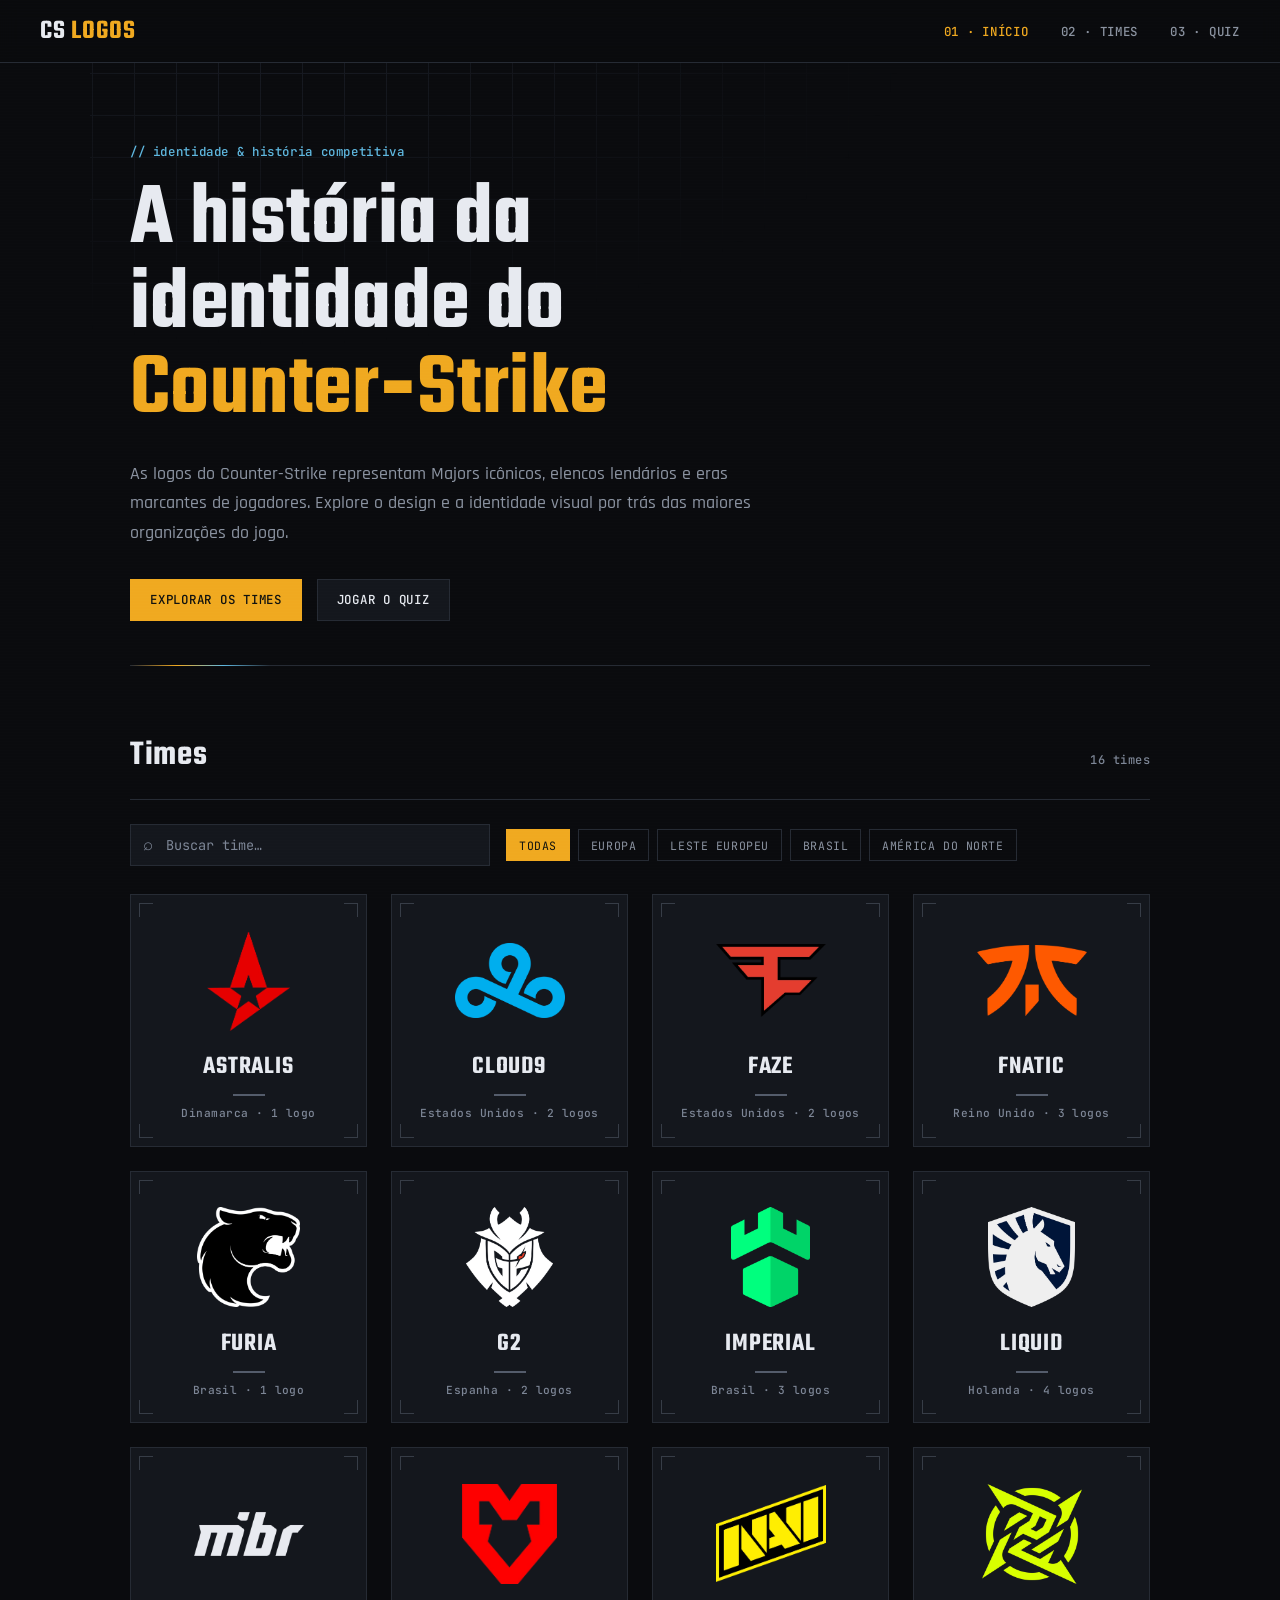
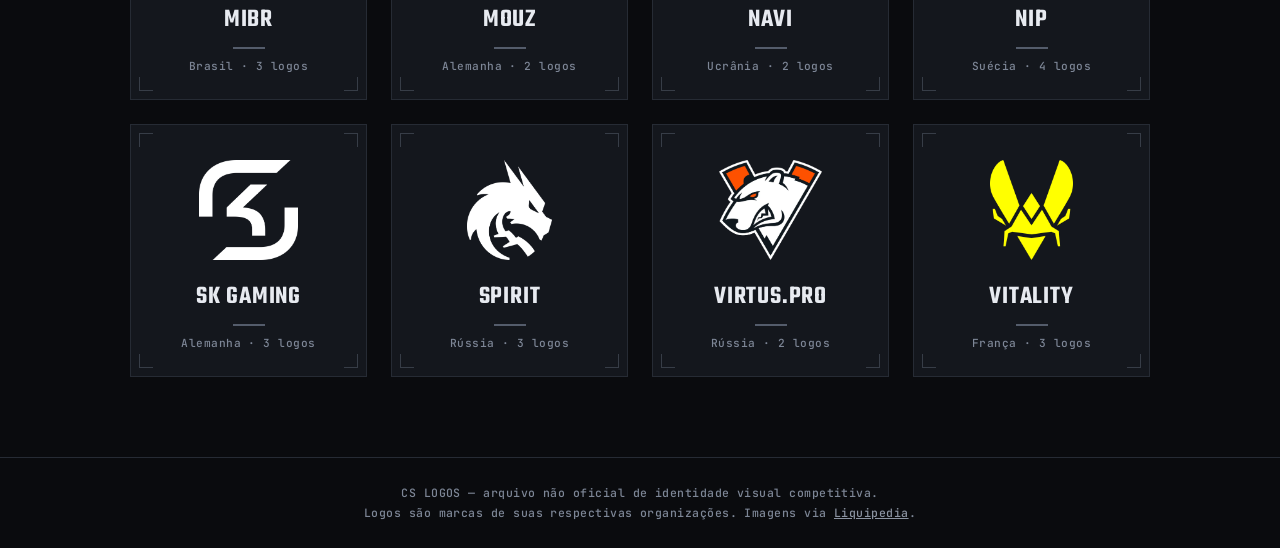
==== commit a70b384f: "Aplica ajustes da revisão de código - Open Graph em team.html e quiz.html (preview ao compartilhar) " ====
--- a/index.html
+++ b/index.html
@@ -51,7 +51,8 @@
     <section class="teams-section" id="teams" aria-labelledby="teams-title">
       <div class="section-head">
         <h2 id="teams-title">Times</h2>
-        <p class="result-count" id="result-count" aria-live="polite"></p>
+        <p class="result-count" id="result-count"></p>
+        <p class="visually-hidden" id="result-live" role="status" aria-live="polite"></p>
       </div>
 
       <div class="team-tools">
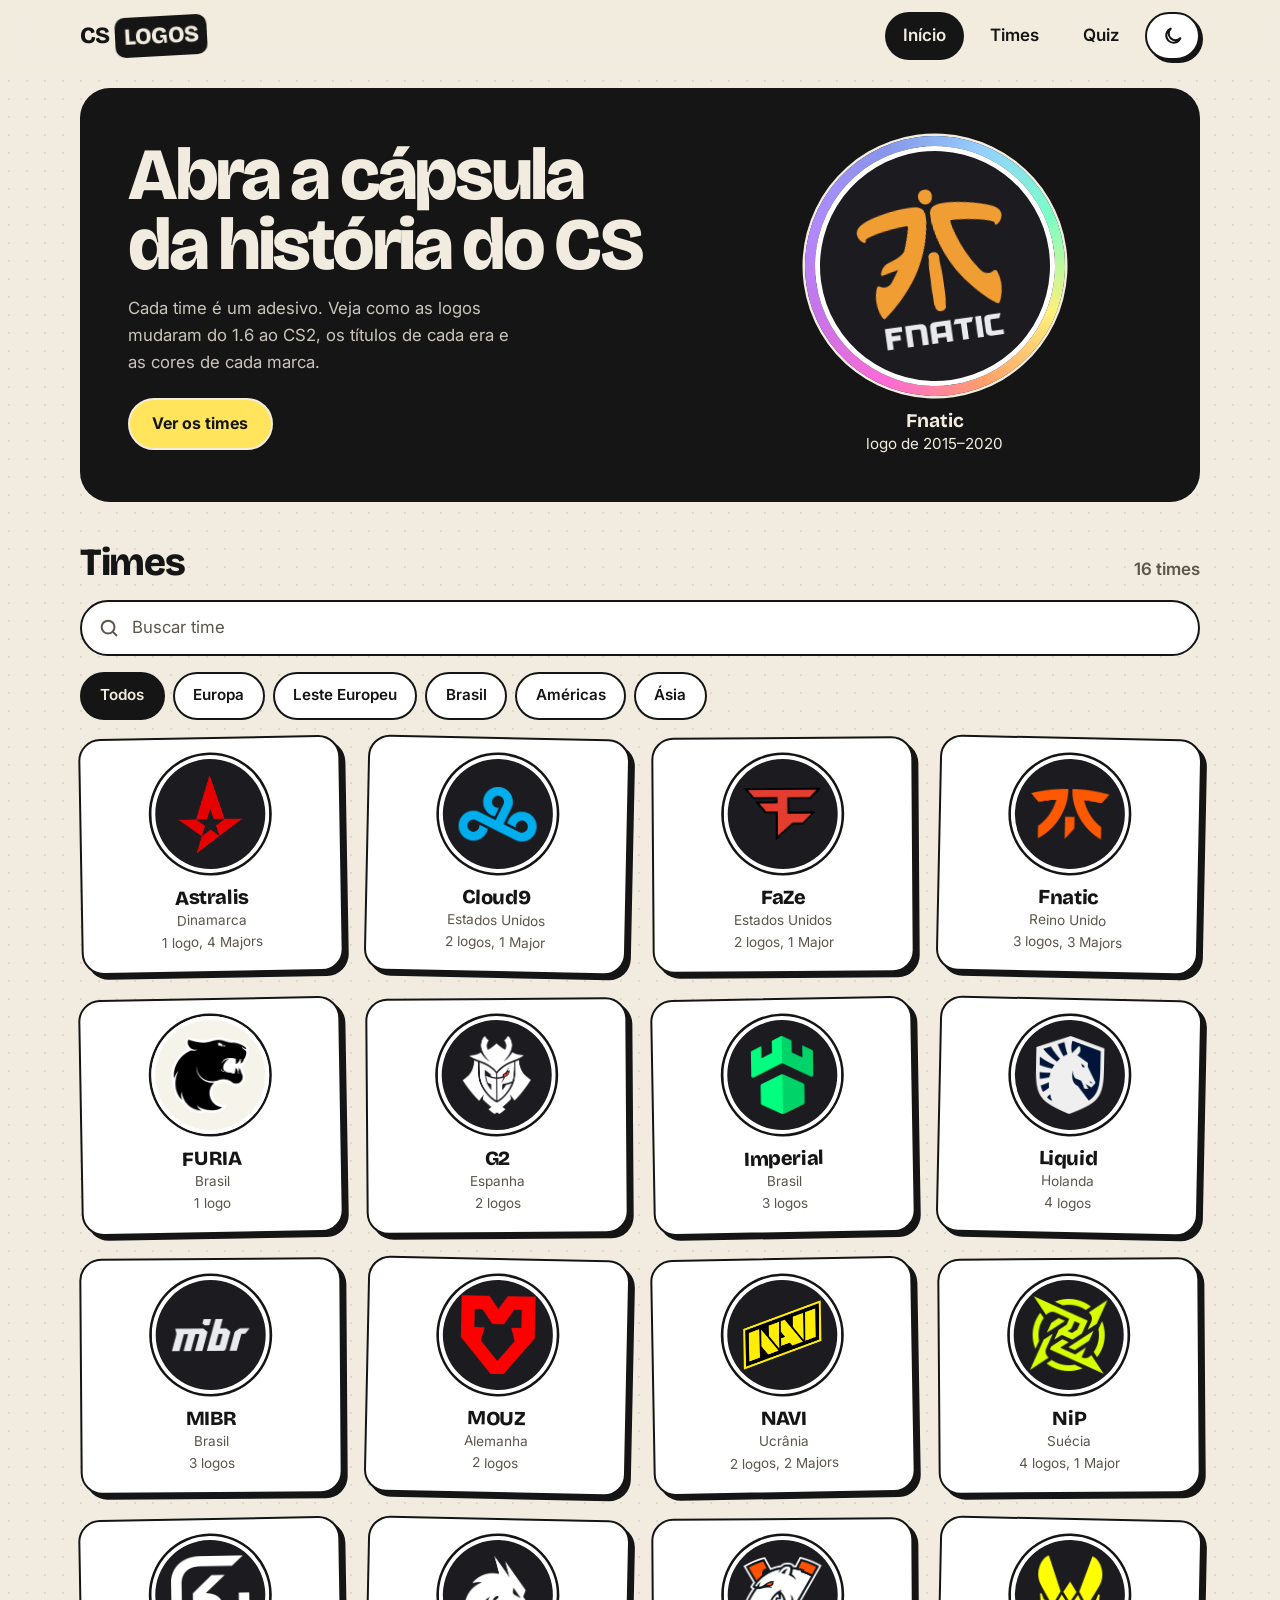
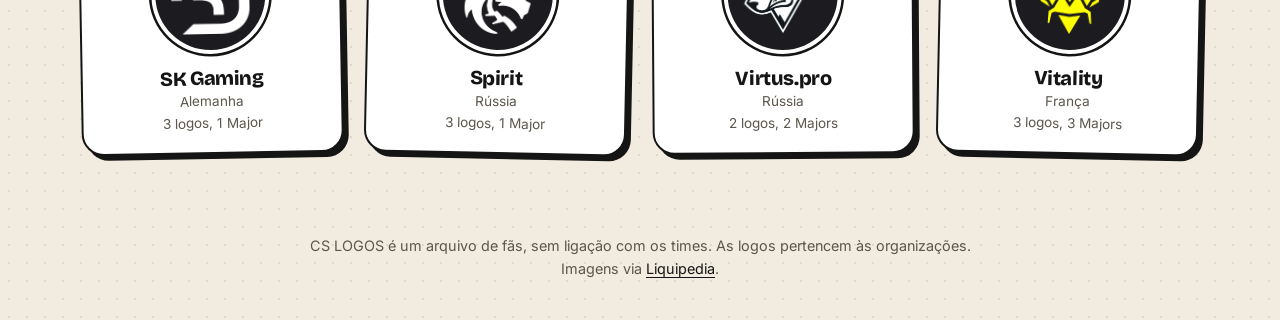
==== commit cce13ce5: "Redesign 'Cápsula de Stickers': tema claro/escuro, barra inferior e títulos - Novo visual: cards-ade" ====
--- a/index.html
+++ b/index.html
@@ -2,91 +2,96 @@
 <html lang="pt-br">
 <head>
   <meta charset="UTF-8">
-  <meta name="viewport" content="width=device-width, initial-scale=1.0">
+  <meta name="viewport" content="width=device-width, initial-scale=1.0, viewport-fit=cover">
   <title>CS LOGOS — a história das logos do Counter-Strike</title>
-  <meta name="description" content="Arquivo não oficial da identidade visual do Counter-Strike competitivo: a evolução das logos de NAVI, Vitality, FURIA, MIBR, FaZe e outros times lendários.">
-  <meta name="theme-color" content="#0a0b0e">
+  <meta name="description" content="Arquivo de fãs com a evolução das logos dos maiores times de Counter-Strike: NAVI, Vitality, FURIA, MIBR, FaZe, The MongolZ e muitos outros.">
+  <meta name="theme-color" content="#F1ECDF">
   <meta property="og:type" content="website">
   <meta property="og:site_name" content="CS LOGOS">
   <meta property="og:title" content="CS LOGOS — a história das logos do Counter-Strike">
   <meta property="og:description" content="A evolução das logos dos maiores times de Counter-Strike, do 1.6 ao CS2.">
   <meta property="og:image" content="https://krukki.github.io/cslogos/assets/og-image.png">
-  <meta property="og:url" content="https://krukki.github.io/cslogos/">
   <meta name="twitter:card" content="summary_large_image">
+  <script src="js/theme.js"></script>
   <link rel="icon" type="image/png" href="assets/cs2.png">
   <link rel="preconnect" href="https://fonts.googleapis.com">
   <link rel="preconnect" href="https://fonts.gstatic.com" crossorigin>
-  <link href="https://fonts.googleapis.com/css2?family=Teko:wght@500;600;700&family=Rajdhani:wght@500;600;700&family=JetBrains+Mono:wght@400;500&display=swap" rel="stylesheet">
+  <link href="https://fonts.googleapis.com/css2?family=Bricolage+Grotesque:opsz,wght@12..96,600;12..96,800&family=Inter:wght@400;500;600;700&display=swap" rel="stylesheet">
   <link rel="stylesheet" href="css/style.css">
 </head>
-<body id="top">
-  <a class="skip-link" href="#teams">Pular para os times</a>
-  <div class="scan-overlay" aria-hidden="true"></div>
+<body>
+  <a class="skip-link" href="#conteudo">Pular para o conteúdo</a>
+  <header class="site-header">
+    <div class="wrap">
+      <a class="brand" href="index.html" aria-label="CS LOGOS, página inicial">CS <span>LOGOS</span></a>
+      <nav class="top-nav" aria-label="Principal">
+        <a href="index.html" aria-current="page">Início</a>
+        <a href="index.html#times">Times</a>
+        <a href="quiz.html">Quiz</a>
+        <button type="button" class="icon-btn header-theme" data-theme-toggle aria-pressed="false" aria-label="Usar tema escuro"><svg class="icon icon-moon" viewBox="0 0 24 24" fill="none" stroke="currentColor" stroke-width="2.2" stroke-linecap="round" stroke-linejoin="round" aria-hidden="true"><path d="M20 14.5A8 8 0 1 1 9.5 4a6.5 6.5 0 0 0 10.5 10.5z"/></svg><svg class="icon icon-sun" viewBox="0 0 24 24" fill="none" stroke="currentColor" stroke-width="2.2" stroke-linecap="round" aria-hidden="true"><circle cx="12" cy="12" r="4"/><path d="M12 2v2M12 20v2M4.9 4.9l1.4 1.4M17.7 17.7l1.4 1.4M2 12h2M20 12h2M4.9 19.1l1.4-1.4M17.7 6.3l1.4-1.4"/></svg></button>
+      </nav>
+    </div>
+  </header>
 
-  <nav class="navbar" aria-label="Principal">
-    <a class="brand" href="index.html">CS<span>LOGOS</span></a>
-    <ul class="nav-links">
-      <li><a href="#top" aria-current="page"><span class="nav-num">01 · </span>Início</a></li>
-      <li><a href="#teams"><span class="nav-num">02 · </span>Times</a></li>
-      <li><a href="quiz.html"><span class="nav-num">03 · </span>Quiz</a></li>
+  <nav class="bottom-nav" aria-label="Principal (celular)">
+    <ul>
+      <li><a href="index.html" aria-current="page"><span class="icon-wrap"><svg class="icon" viewBox="0 0 24 24" fill="none" stroke="currentColor" stroke-width="2.2" stroke-linecap="round" stroke-linejoin="round" aria-hidden="true"><path d="M3 11l9-7 9 7"/><path d="M5 10v10h14V10"/><path d="M10 20v-6h4v6"/></svg></span>Início</a></li>
+      <li><a href="index.html#times"><span class="icon-wrap"><svg class="icon" viewBox="0 0 24 24" fill="none" stroke="currentColor" stroke-width="2.2" stroke-linecap="round" stroke-linejoin="round" aria-hidden="true"><rect x="3.5" y="3.5" width="7" height="7" rx="2"/><rect x="13.5" y="3.5" width="7" height="7" rx="2"/><rect x="3.5" y="13.5" width="7" height="7" rx="2"/><rect x="13.5" y="13.5" width="7" height="7" rx="2"/></svg></span>Times</a></li>
+      <li><a href="quiz.html"><span class="icon-wrap"><svg class="icon" viewBox="0 0 24 24" fill="none" stroke="currentColor" stroke-width="2.2" stroke-linecap="round" stroke-linejoin="round" aria-hidden="true"><circle cx="12" cy="12" r="9"/><path d="M9.5 9.5a2.5 2.5 0 1 1 3.5 2.3c-.6.3-1 .9-1 1.6v.6"/><circle cx="12" cy="17" r=".6" fill="currentColor"/></svg></span>Quiz</a></li>
+      <li><button type="button" data-theme-toggle aria-pressed="false" aria-label="Usar tema escuro"><span class="icon-wrap"><svg class="icon icon-moon" viewBox="0 0 24 24" fill="none" stroke="currentColor" stroke-width="2.2" stroke-linecap="round" stroke-linejoin="round" aria-hidden="true"><path d="M20 14.5A8 8 0 1 1 9.5 4a6.5 6.5 0 0 0 10.5 10.5z"/></svg><svg class="icon icon-sun" viewBox="0 0 24 24" fill="none" stroke="currentColor" stroke-width="2.2" stroke-linecap="round" aria-hidden="true"><circle cx="12" cy="12" r="4"/><path d="M12 2v2M12 20v2M4.9 4.9l1.4 1.4M17.7 17.7l1.4 1.4M2 12h2M20 12h2M4.9 19.1l1.4-1.4M17.7 6.3l1.4-1.4"/></svg></span><span class="theme-label">Escuro</span></button></li>
     </ul>
   </nav>
 
-  <header class="hero">
-    <div class="hero-grid" aria-hidden="true"></div>
-    <p class="eyebrow">// identidade &amp; história competitiva</p>
-    <h1>A história da<br>identidade do<br><span class="hero-accent">Counter&#8209;Strike</span></h1>
-    <p class="hero-lede">
-      As logos do Counter-Strike representam Majors icônicos, elencos lendários e eras marcantes
-      de jogadores. Explore o design e a identidade visual por trás das maiores organizações do jogo.
-    </p>
-    <div class="hero-actions">
-      <a class="btn btn--primary" href="#teams">Explorar os times</a>
-      <a class="btn" href="quiz.html">Jogar o quiz</a>
-    </div>
-    <div class="hero-rule" aria-hidden="true"><span></span></div>
-  </header>
+  <main id="conteudo" class="wrap">
+    <section class="hero" aria-labelledby="hero-title">
+      <div>
+        <h1 id="hero-title">Abra a cápsula da história do CS</h1>
+        <p>Cada time é um adesivo. Veja como as logos mudaram do 1.6 ao CS2, os títulos de cada era e as cores de cada marca.</p>
+        <a class="btn btn--accent" href="#times">Ver os times</a>
+      </div>
+      <a class="featured" id="featured" href="#times" aria-label="Logo sorteada">
+        <span class="holo-sticker"><span class="sticker-face"></span></span>
+        <span class="featured-caption"></span>
+      </a>
+    </section>
 
-  <main class="page-main">
-    <section class="teams-section" id="teams" aria-labelledby="teams-title">
-      <div class="section-head">
-        <h2 id="teams-title">Times</h2>
-        <p class="result-count" id="result-count"></p>
-        <p class="visually-hidden" id="result-live" role="status" aria-live="polite"></p>
+    <section class="section" id="times" aria-labelledby="times-title">
+      <div class="section-title">
+        <h2 id="times-title">Times</h2>
+        <p class="count" id="result-count"></p>
       </div>
+      <p class="visually-hidden" id="result-live" role="status" aria-live="polite"></p>
 
-      <div class="team-tools">
-        <label class="search-field">
-          <span class="visually-hidden">Buscar time</span>
-          <input type="search" id="team-search" placeholder="Buscar time…" autocomplete="off" spellcheck="false">
-        </label>
-        <ul class="chips" aria-label="Filtrar por região">
-          <li><button type="button" class="chip" data-region-filter="all" aria-pressed="true">Todas</button></li>
-          <li><button type="button" class="chip" data-region-filter="Europa" aria-pressed="false">Europa</button></li>
-          <li><button type="button" class="chip" data-region-filter="Leste Europeu" aria-pressed="false">Leste Europeu</button></li>
-          <li><button type="button" class="chip" data-region-filter="Brasil" aria-pressed="false">Brasil</button></li>
-          <li><button type="button" class="chip" data-region-filter="América do Norte" aria-pressed="false">América do Norte</button></li>
-        </ul>
-      </div>
+      <label class="search">
+        <span class="visually-hidden">Buscar time</span>
+        <svg class="icon" viewBox="0 0 24 24" fill="none" stroke="currentColor" stroke-width="2.2" stroke-linecap="round" aria-hidden="true"><circle cx="11" cy="11" r="7"/><path d="M20 20l-3.5-3.5"/></svg>
+        <input type="search" id="team-search" placeholder="Buscar time" autocomplete="off" spellcheck="false" enterkeyhint="search">
+      </label>
+      <ul class="chips" aria-label="Filtrar por região">
+        <li><button type="button" class="chip" data-region-filter="all" aria-pressed="true">Todos</button></li>
+        <li><button type="button" class="chip" data-region-filter="Europa" aria-pressed="false">Europa</button></li>
+        <li><button type="button" class="chip" data-region-filter="Leste Europeu" aria-pressed="false">Leste Europeu</button></li>
+        <li><button type="button" class="chip" data-region-filter="Brasil" aria-pressed="false">Brasil</button></li>
+        <li><button type="button" class="chip" data-region-filter="Américas" aria-pressed="false">Américas</button></li>
+        <li><button type="button" class="chip" data-region-filter="Ásia" aria-pressed="false">Ásia</button></li>
+      </ul>
 
-      <div class="team-grid" id="team-grid"></div>
+      <ul class="team-grid" id="team-grid"></ul>
 
       <div class="empty-state" id="empty-state" hidden>
-        <p>Nenhum time encontrado.</p>
+        <p>Nenhum time com esse nome nessa região.</p>
         <button type="button" class="btn" id="clear-filters">Limpar busca e filtros</button>
       </div>
-
-      <noscript>
-        <p class="noscript-note">Ative o JavaScript para ver a lista de times.</p>
-      </noscript>
+      <noscript><p class="noscript-note">Ative o JavaScript para ver a lista de times.</p></noscript>
     </section>
   </main>
 
   <footer class="site-footer">
-    <p>CS LOGOS — arquivo não oficial de identidade visual competitiva.<br>
-      Logos são marcas de suas respectivas organizações. Imagens via <a href="https://liquipedia.net/counterstrike/" rel="noopener">Liquipedia</a>.</p>
+    <div class="wrap">
+      <p>CS LOGOS é um arquivo de fãs, sem ligação com os times. As logos pertencem às organizações.<br>
+        Imagens via <a href="https://liquipedia.net/counterstrike/" rel="noopener">Liquipedia</a>.</p>
+    </div>
   </footer>
-
   <script src="js/teams.js"></script>
   <script src="js/common.js"></script>
   <script src="js/home.js"></script>
--- a/css/style.css
+++ b/css/style.css
@@ -1,81 +1,93 @@
 /* ==========================================================
-   CS LOGOS — design tokens
-   Inspired by the in-game HUD/scoreboard: T-side gold vs
-   CT-side ice-blue, crosshair brackets, tactical grid lines.
+   CS LOGOS v3 — "Cápsula de Stickers"
+   Cada time é um adesivo: borda de tinta grossa, sombra dura,
+   leve inclinação. Fundo de papel com pontilhado (verso da
+   cartela). O único elemento holográfico é o adesivo sorteado.
    ========================================================== */
 :root {
-  --bg: #0a0b0e;
-  --bg-panel: #14171d;
-  --bg-panel-hover: #1a1e26;
-  --line: #262b34;
-  --line-soft: #1c2029;
-
-  --gold: #f0a920;
-  --gold-dim: #8a6420;
-  --ice: #5fb8e0;
-  --ice-dim: #35617a;
-  --ok: #4fd18b;
-  --bad: #ff6b5e;
-
-  --text-main: #e7eaf0;
-  --text-dim: #8b93a1;
-  --text-muted: #7d8696;  /* menor texto legível: 5.3:1 sobre --bg */
-  --text-faint: #545c6b;  /* só decoração (bordas, cantos) */
-
-  --font-display: 'Teko', system-ui, sans-serif;
-  --font-body: 'Rajdhani', system-ui, sans-serif;
-  --font-mono: 'JetBrains Mono', 'Courier New', monospace;
-
-  --ease: cubic-bezier(0.16, 1, 0.3, 1);
+  --bg: #F1ECDF;
+  --bg-dot: rgba(21, 21, 21, 0.09);
+  --card: #FFFFFF;
+  --ink: #151515;
+  --text: #151515;
+  --muted: #5C564C;
+  --accent: #FFE45C;
+  --on-accent: #151515;
+  --plate: #1C1B20;          /* fundo do círculo do adesivo — igual nos dois temas */
+  --plate-light: #F6F3EA;
+  --ok: #157A3D;
+  --bad: #B3261E;
+  --holo: conic-gradient(from 210deg, #FF6AD5, #C774E8, #AD8CFF, #8795E8, #94D0FF, #7AFFC6, #FFF07A, #FF9F6A, #FF6AD5);
+
+  --line: 2.5px;
+  --shadow: 5px 5px 0 var(--ink);
+  --shadow-up: 8px 8px 0 var(--ink);
+  --radius: 22px;
+  --radius-sm: 14px;
+
+  --font-display: 'Bricolage Grotesque', 'Arial Black', system-ui, sans-serif;
+  --font-body: 'Inter', system-ui, -apple-system, 'Segoe UI', sans-serif;
+
+  --nav-h: 68px;
+  --ease: cubic-bezier(0.2, 0.9, 0.3, 1.2);
+  color-scheme: light;
+}
+
+:root[data-theme="dark"] {
+  --bg: #17161A;
+  --bg-dot: rgba(241, 236, 223, 0.07);
+  --card: #24232A;
+  --ink: #F1ECDF;
+  --text: #F4F1EA;
+  --muted: #B5AFA4;
+  --plate: #111014;
+  --ok: #5BD98B;
+  --bad: #FF8A80;
+  color-scheme: dark;
 }
 
 * { box-sizing: border-box; }
 
-@media (prefers-reduced-motion: reduce) {
-  *, *::before, *::after {
-    animation-duration: 0.01ms !important;
-    animation-iteration-count: 1 !important;
-    transition-duration: 0.01ms !important;
-  }
-  html { scroll-behavior: auto; }
-}
-
-html { scroll-behavior: smooth; }
+html {
+  -webkit-text-size-adjust: 100%;
+  text-size-adjust: 100%;
+  scroll-behavior: smooth;
+  scroll-padding-top: 5rem;
+}
 
 body {
+  margin: 0;
+  min-height: 100vh;
+  display: flex;
+  flex-direction: column;
   background-color: var(--bg);
-  color: var(--text-main);
+  background-image: radial-gradient(var(--bg-dot) 1.2px, transparent 1.3px);
+  background-size: 18px 18px;
+  color: var(--text);
   font-family: var(--font-body);
-  font-weight: 500;
-  font-size: 1.05rem;
-  margin: 0;
-  position: relative;
+  font-size: 1.0625rem;           /* 17px */
+  line-height: 1.6;
   overflow-x: hidden;
-  min-height: 100vh;
-  display: flex;
-  flex-direction: column;
 }
 
 body > main { flex: 1; }
 
+img { max-width: 100%; }
 a { color: inherit; }
-
-img { max-width: 100%; }
-
-::selection {
-  background: var(--gold);
-  color: #10120f;
-}
+button { font: inherit; color: inherit; }
 
 :focus-visible {
-  outline: 2px solid var(--gold);
+  outline: 3px solid var(--ink);
   outline-offset: 3px;
-}
+  border-radius: 6px;
+}
+
+::selection { background: var(--accent); color: var(--on-accent); }
 
 .visually-hidden {
   position: absolute !important;
   width: 1px; height: 1px;
-  padding: 0; margin: -1px;
+  margin: -1px; padding: 0;
   overflow: hidden;
   clip: rect(0 0 0 0);
   white-space: nowrap;
@@ -85,689 +97,682 @@
 .skip-link {
   position: absolute;
   left: 1rem;
-  top: -3rem;
-  z-index: 50;
-  background: var(--gold);
-  color: #10120f;
-  padding: 0.5rem 0.9rem;
-  font-family: var(--font-mono);
-  font-size: 0.8rem;
+  top: -4rem;
+  z-index: 60;
+  background: var(--accent);
+  color: var(--on-accent);
+  border: var(--line) solid var(--ink);
+  border-radius: 999px;
+  padding: 0.6rem 1.1rem;
+  font-weight: 700;
   text-decoration: none;
 }
 .skip-link:focus { top: 0.75rem; }
 
-/* faint scanline atmosphere over the whole page */
-.scan-overlay {
-  position: fixed;
-  inset: 0;
-  pointer-events: none;
-  z-index: 40;
-  background: repeating-linear-gradient(
-    to bottom,
-    rgba(255, 255, 255, 0.012) 0px,
-    rgba(255, 255, 255, 0.012) 1px,
-    transparent 1px,
-    transparent 3px
-  );
-  mix-blend-mode: overlay;
+.wrap {
+  width: 100%;
+  max-width: 1160px;
+  margin: 0 auto;
+  padding: 0 1.25rem;
 }
 
 /* ==========================================================
-   Navbar
+   Header (topo) + barra inferior (celular)
    ========================================================== */
-.navbar {
-  display: flex;
-  justify-content: space-between;
-  align-items: center;
-  gap: 1rem;
-  padding: 1.1rem 2.5rem;
-  background: rgba(10, 11, 14, 0.85);
-  backdrop-filter: blur(10px);
-  -webkit-backdrop-filter: blur(10px);
-  border-bottom: 1px solid var(--line);
+.site-header {
   position: sticky;
   top: 0;
   z-index: 30;
+  background: color-mix(in srgb, var(--bg) 88%, transparent);
+  backdrop-filter: blur(10px);
+  -webkit-backdrop-filter: blur(10px);
+}
+
+.site-header .wrap {
+  display: flex;
+  align-items: center;
+  justify-content: space-between;
+  gap: 1rem;
+  min-height: 72px;
 }
 
 .brand {
-  font-family: var(--font-display);
+  display: inline-flex;
+  align-items: center;
+  gap: 0.35rem;
+  font-family: var(--font-display);
+  font-weight: 800;
+  font-size: 1.45rem;
+  letter-spacing: -0.03em;
+  text-decoration: none;
+  min-height: 48px;
+}
+
+.brand span {
+  display: inline-block;
+  background: var(--ink);
+  color: var(--bg);
+  padding: 0.05rem 0.55rem 0.15rem;
+  border-radius: 10px;
+  transform: rotate(-3deg);
+}
+
+.top-nav {
+  display: none;
+  align-items: center;
+  gap: 0.5rem;
+}
+
+.top-nav a {
+  display: inline-flex;
+  align-items: center;
+  min-height: 48px;
+  padding: 0 1rem;
+  border-radius: 999px;
   font-weight: 600;
-  font-size: 1.7rem;
-  letter-spacing: 0.04em;
-  line-height: 1;
   text-decoration: none;
-  color: var(--text-main);
+  border: var(--line) solid transparent;
+}
+
+.top-nav a:hover { border-color: var(--ink); }
+.top-nav a[aria-current="page"] { background: var(--ink); color: var(--bg); }
+
+.icon-btn {
+  display: inline-flex;
+  align-items: center;
+  justify-content: center;
+  gap: 0.5rem;
+  min-width: 48px;
+  min-height: 48px;
+  padding: 0 0.9rem;
+  border-radius: 999px;
+  border: var(--line) solid var(--ink);
+  background: var(--card);
+  font-weight: 600;
+  cursor: pointer;
+  box-shadow: 3px 3px 0 var(--ink);
+  transition: transform 0.15s var(--ease), box-shadow 0.15s var(--ease);
+}
+
+.icon-btn:hover { transform: translate(-1px, -1px); box-shadow: 4px 4px 0 var(--ink); }
+.icon-btn:active { transform: translate(2px, 2px); box-shadow: 1px 1px 0 var(--ink); }
+
+.icon { width: 22px; height: 22px; flex: none; }
+.icon-sun { display: none; }
+:root[data-theme="dark"] .icon-sun { display: block; }
+:root[data-theme="dark"] .icon-moon { display: none; }
+
+.header-theme { display: none; }
+
+.bottom-nav {
+  position: fixed;
+  left: 0;
+  right: 0;
+  bottom: 0;
+  z-index: 40;
+  background: var(--card);
+  border-top: var(--line) solid var(--ink);
+  padding-bottom: env(safe-area-inset-bottom);
+}
+
+.bottom-nav ul {
+  display: grid;
+  grid-template-columns: repeat(4, 1fr);
+  margin: 0;
+  padding: 0;
+  list-style: none;
+}
+
+.bottom-nav a,
+.bottom-nav button {
+  display: flex;
+  flex-direction: column;
+  align-items: center;
+  justify-content: center;
+  gap: 2px;
+  width: 100%;
+  min-height: var(--nav-h);
+  background: none;
+  border: 0;
+  text-decoration: none;
+  font-size: 0.8rem;
+  font-weight: 600;
+  cursor: pointer;
+}
+
+.bottom-nav .icon-wrap {
+  display: grid;
+  place-items: center;
+  width: 54px;
+  height: 30px;
+  border-radius: 999px;
+  transition: background 0.2s;
+}
+
+.bottom-nav [aria-current="page"] .icon-wrap { background: var(--accent); color: var(--on-accent); }
+
+body { padding-bottom: calc(var(--nav-h) + var(--line) + 16px + env(safe-area-inset-bottom)); }
+
+@media (min-width: 900px) {
+  .top-nav, .header-theme { display: inline-flex; }
+  .bottom-nav { display: none; }
+  body { padding-bottom: 0; }
+}
+
+/* ==========================================================
+   Botões e chips
+   ========================================================== */
+.btn {
+  display: inline-flex;
+  align-items: center;
+  justify-content: center;
+  gap: 0.5rem;
+  min-height: 52px;
+  padding: 0 1.4rem;
+  border-radius: 999px;
+  border: var(--line) solid var(--ink);
+  background: var(--card);
+  color: var(--text);
+  font-weight: 700;
+  font-size: 1rem;
+  text-decoration: none;
+  cursor: pointer;
+  box-shadow: 4px 4px 0 var(--ink);
+  transition: transform 0.15s var(--ease), box-shadow 0.15s var(--ease);
+}
+
+.btn:hover { transform: translate(-2px, -2px); box-shadow: 6px 6px 0 var(--ink); }
+.btn:active { transform: translate(3px, 3px); box-shadow: 1px 1px 0 var(--ink); }
+.btn--accent { background: var(--accent); color: var(--on-accent); }
+
+.chips {
+  display: flex;
+  gap: 0.5rem;
+  margin: 0 -1.25rem;
+  padding: 0.25rem 1.25rem 0.6rem;
+  list-style: none;
+  overflow-x: auto;
+  scrollbar-width: none;
+}
+.chips::-webkit-scrollbar { display: none; }
+
+.chip {
+  flex: none;
+  min-height: 48px;
+  padding: 0 1.15rem;
+  border-radius: 999px;
+  border: var(--line) solid var(--ink);
+  background: var(--card);
+  font-weight: 600;
+  font-size: 0.95rem;
+  cursor: pointer;
   white-space: nowrap;
 }
 
-.brand span {
-  color: var(--gold);
-  margin-left: 0.3rem;
-}
-
-.nav-links {
-  list-style: none;
-  display: flex;
-  gap: 2rem;
-  margin: 0;
-  padding: 0;
-}
-
-.nav-links a {
-  color: var(--text-dim);
-  text-decoration: none;
-  font-family: var(--font-mono);
-  font-size: 0.78rem;
-  font-weight: 500;
-  letter-spacing: 0.06em;
-  text-transform: uppercase;
-  transition: color 0.2s var(--ease);
-  white-space: nowrap;
-}
-
-.nav-links a:hover,
-.nav-links a:focus-visible,
-.nav-links a[aria-current="page"] {
-  color: var(--gold);
-}
+.chip[aria-pressed="true"] { background: var(--ink); color: var(--bg); }
 
 /* ==========================================================
-   Hero
+   Home — hero com adesivo holográfico sorteado
    ========================================================== */
 .hero {
   position: relative;
-  padding: 5rem 2.5rem 4rem;
-  max-width: 1100px;
+  margin: 0.5rem 0 2.5rem;
+  padding: 1.75rem 1.5rem 1.6rem;
+  background: var(--ink);
+  color: var(--bg);
+  border-radius: 30px;
+  overflow: hidden;
+  display: grid;
+  gap: 1.5rem;
+}
+
+.hero h1 {
+  font-family: var(--font-display);
+  font-weight: 800;
+  font-size: clamp(2.5rem, 10vw, 4.6rem);
+  line-height: 0.95;
+  letter-spacing: -0.045em;
+  margin: 0 0 0.9rem;
+  max-width: 12ch;
+}
+
+.hero p {
+  margin: 0 0 1.4rem;
+  font-size: 1.05rem;
+  max-width: 36ch;
+  opacity: 0.82;
+}
+
+.hero .btn { border-color: var(--bg); box-shadow: none; }
+.hero .btn:hover { box-shadow: 4px 4px 0 var(--accent); }
+
+.featured {
+  justify-self: center;
+  display: flex;
+  flex-direction: column;
+  align-items: center;
+  gap: 0.75rem;
+  text-decoration: none;
+  color: var(--bg);
+}
+
+.holo-sticker {
+  position: relative;
+  width: 200px;
+  height: 200px;
+  border-radius: 50%;
+  padding: 10px;
+  background: var(--holo);
+  box-shadow: 0 0 0 var(--line) var(--bg);
+  transform: rotate(-8deg);
+  transition: transform 0.35s var(--ease);
+  animation: holo-spin 14s linear infinite;
+}
+
+/* o gradiente gira, o conteúdo não */
+.holo-sticker > .sticker-face { animation: holo-spin 14s linear infinite reverse; }
+
+@keyframes holo-spin { to { rotate: 360deg; } }
+
+.featured:hover .holo-sticker,
+.featured:focus-visible .holo-sticker { transform: rotate(0deg) scale(1.04); }
+
+.sticker-face {
   width: 100%;
-  margin: 0 auto;
+  height: 100%;
+  border-radius: 50%;
+  background: var(--plate);
+  box-shadow: inset 0 0 0 5px #fff;
+  display: grid;
+  place-items: center;
   overflow: hidden;
 }
 
-.hero-grid {
-  position: absolute;
-  inset: -2rem -2.5rem auto -2.5rem;
-  height: 420px;
-  background-image:
-    linear-gradient(to right, var(--line-soft) 1px, transparent 1px),
-    linear-gradient(to bottom, var(--line-soft) 1px, transparent 1px);
-  background-size: 42px 42px;
-  -webkit-mask-image: radial-gradient(ellipse 70% 100% at 20% 0%, black 10%, transparent 75%);
-  mask-image: radial-gradient(ellipse 70% 100% at 20% 0%, black 10%, transparent 75%);
-  opacity: 0.7;
-  z-index: 0;
-}
-
-.eyebrow {
-  position: relative;
-  z-index: 1;
-  font-family: var(--font-mono);
-  font-size: 0.78rem;
-  color: var(--ice);
-  letter-spacing: 0.05em;
-  margin: 0 0 1.1rem;
-}
-
-.hero h1 {
-  position: relative;
-  z-index: 1;
-  font-family: var(--font-display);
-  font-weight: 600;
-  font-size: clamp(3.2rem, 8vw, 5.6rem);
-  line-height: 0.95;
-  letter-spacing: 0.005em;
-  margin: 0 0 1.6rem;
-}
-
-.hero-accent { color: var(--gold); }
-
-.hero-lede {
-  position: relative;
-  z-index: 1;
-  max-width: 640px;
-  font-size: 1.15rem;
-  line-height: 1.6;
-  color: var(--text-dim);
-  margin: 0;
-}
-
-.hero-actions {
-  position: relative;
-  z-index: 1;
-  display: flex;
-  flex-wrap: wrap;
-  gap: 0.9rem;
-  margin-top: 2rem;
-}
-
-.hero-rule {
-  position: relative;
-  z-index: 1;
-  margin-top: 2.8rem;
-  height: 1px;
-  background: var(--line);
-  overflow: hidden;
-}
-
-.hero-rule span {
-  display: block;
-  width: 140px;
-  height: 100%;
-  background: linear-gradient(to right, transparent, var(--gold), var(--ice), transparent);
-  animation: sweep 5s var(--ease) infinite;
-}
-
-@keyframes sweep {
-  0%   { transform: translateX(-160px); }
-  60%  { transform: translateX(1100px); }
-  100% { transform: translateX(1100px); }
+.sticker-face img {
+  width: 64%;
+  height: 64%;
+  object-fit: contain;
+}
+
+.featured-caption {
+  font-size: 0.95rem;
+  text-align: center;
+  line-height: 1.35;
+  max-width: 24ch;
+}
+
+.featured-caption strong { display: block; font-family: var(--font-display); font-size: 1.2rem; }
+
+@media (min-width: 760px) {
+  .hero {
+    grid-template-columns: 1.3fr 1fr;
+    align-items: center;
+    padding: 3rem 3rem;
+    margin-top: 1rem;
+  }
+  .holo-sticker { width: 260px; height: 260px; }
 }
 
 /* ==========================================================
-   Buttons
+   Seções / cabeçalhos
    ========================================================== */
-.btn {
-  display: inline-flex;
-  align-items: center;
-  gap: 0.5rem;
-  padding: 0.7rem 1.2rem;
-  border: 1px solid var(--line);
-  background: var(--bg-panel);
-  color: var(--text-main);
-  font-family: var(--font-mono);
-  font-size: 0.78rem;
-  letter-spacing: 0.06em;
-  text-transform: uppercase;
-  text-decoration: none;
-  cursor: pointer;
-  transition: border-color 0.25s var(--ease), color 0.25s var(--ease), background 0.25s var(--ease);
-}
-
-.btn:hover,
-.btn:focus-visible {
-  border-color: var(--gold);
-  color: var(--gold);
-}
-
-.btn--primary {
-  background: var(--gold);
-  border-color: var(--gold);
-  color: #10120f;
-}
-
-.btn--primary:hover,
-.btn--primary:focus-visible {
-  background: transparent;
-  color: var(--gold);
-}
-
-/* ==========================================================
-   Teams section (home)
-   ========================================================== */
-.page-main {
-  max-width: 1100px;
-  width: 100%;
-  margin: 0 auto;
-  padding: 0 2.5rem;
-}
-
-.section-head {
-  display: flex;
-  flex-wrap: wrap;
+.section { margin-bottom: 3rem; }
+
+.section-title {
+  display: flex;
   align-items: baseline;
   justify-content: space-between;
   gap: 1rem;
-  margin-bottom: 1.5rem;
-  border-bottom: 1px solid var(--line);
-  padding-bottom: 1.1rem;
-}
-
-.section-head h2 {
-  font-family: var(--font-display);
+  margin: 0 0 1rem;
+}
+
+.section-title h2 {
+  font-family: var(--font-display);
+  font-weight: 800;
+  font-size: clamp(1.8rem, 6vw, 2.4rem);
+  letter-spacing: -0.035em;
+  line-height: 1.05;
+  margin: 0;
+}
+
+.count {
   font-weight: 600;
-  font-size: 2.2rem;
-  letter-spacing: 0.02em;
-  margin: 0;
-}
-
-.result-count {
-  font-family: var(--font-mono);
-  font-size: 0.75rem;
-  color: var(--text-muted);
-  letter-spacing: 0.04em;
-  margin: 0;
-}
-
-.teams-section {
-  padding-bottom: 5rem;
-  scroll-margin-top: 5rem;
-}
-
-/* ---- search + filter ---- */
-.team-tools {
+  color: var(--muted);
+  margin: 0;
+}
+
+/* ---- busca ---- */
+.search {
+  position: relative;
+  display: block;
+  margin-bottom: 0.75rem;
+}
+
+.search .icon {
+  position: absolute;
+  left: 1.1rem;
+  top: 50%;
+  transform: translateY(-50%);
+  color: var(--muted);
+  pointer-events: none;
+}
+
+.search input {
+  width: 100%;
+  min-height: 56px;
+  padding: 0 1.2rem 0 3.1rem;
+  border-radius: 999px;
+  border: var(--line) solid var(--ink);
+  background: var(--card);
+  color: var(--text);
+  font: inherit;
+  font-size: 1.05rem;
+  appearance: none;
+}
+
+.search input::placeholder { color: var(--muted); }
+.search input:focus { outline: none; box-shadow: 4px 4px 0 var(--ink); }
+
+/* ==========================================================
+   Card-adesivo de time (grade)
+   ========================================================== */
+.team-grid {
+  display: grid;
+  grid-template-columns: repeat(2, minmax(0, 1fr));
+  gap: 1.1rem 0.9rem;
+  margin: 0;
+  padding: 0.5rem 0 0;
+  list-style: none;
+}
+
+@media (min-width: 640px) { .team-grid { grid-template-columns: repeat(3, minmax(0, 1fr)); gap: 1.5rem; } }
+@media (min-width: 1000px) { .team-grid { grid-template-columns: repeat(4, minmax(0, 1fr)); } }
+
+.team-card {
+  display: flex;
+  flex-direction: column;
+  align-items: center;
+  text-align: center;
+  height: 100%;
+  padding: 1rem 0.75rem 1.1rem;
+  background: var(--card);
+  border: var(--line) solid var(--ink);
+  border-radius: var(--radius);
+  box-shadow: var(--shadow);
+  text-decoration: none;
+  transform: rotate(var(--tilt, -1deg));
+  transition: transform 0.25s var(--ease), box-shadow 0.25s var(--ease);
+}
+
+.team-grid > li:nth-child(even) .team-card { --tilt: 1.2deg; }
+.team-grid > li:nth-child(3n) .team-card { --tilt: -0.4deg; }
+
+.team-card:hover,
+.team-card:focus-visible {
+  transform: rotate(0deg) translate(-2px, -3px);
+  box-shadow: var(--shadow-up);
+}
+
+.team-card .sticker {
+  width: min(118px, 80%);
+  margin-bottom: 0.8rem;
+}
+
+.team-card h3 {
+  font-family: var(--font-display);
+  font-weight: 800;
+  font-size: 1.25rem;
+  letter-spacing: -0.02em;
+  line-height: 1.1;
+  margin: 0 0 0.15rem;
+}
+
+.team-card .meta {
+  font-size: 0.85rem;
+  color: var(--muted);
+}
+
+/* círculo do adesivo (logo) */
+.sticker {
+  position: relative;
+  aspect-ratio: 1;
+  border-radius: 50%;
+  background: var(--plate);
+  box-shadow: inset 0 0 0 4px #fff, 0 0 0 var(--line) var(--ink);
+  display: grid;
+  place-items: center;
+  overflow: hidden;
+}
+
+.sticker--light { background: var(--plate-light); }
+
+.sticker img {
+  width: 66%;
+  height: 66%;
+  object-fit: contain;
+}
+
+.logo-placeholder {
+  display: grid;
+  place-items: center;
+  width: 100%;
+  min-height: 80px;
+  color: var(--muted);
+  font-size: 0.85rem;
+  font-weight: 600;
+}
+
+.empty-state {
+  text-align: center;
+  padding: 2.5rem 1rem;
+  border: var(--line) dashed var(--ink);
+  border-radius: var(--radius);
+  background: var(--card);
+}
+.empty-state[hidden] { display: none; }
+.empty-state p { margin: 0 0 1rem; font-weight: 600; }
+
+.noscript-note {
+  padding: 1rem 1.25rem;
+  border: var(--line) solid var(--ink);
+  border-radius: var(--radius-sm);
+  background: var(--card);
+}
+
+/* ==========================================================
+   Página do time
+   ========================================================== */
+.back-link {
+  display: inline-flex;
+  align-items: center;
+  gap: 0.4rem;
+  min-height: 48px;
+  margin-top: 0.25rem;
+  font-weight: 600;
+  text-decoration: none;
+}
+.back-link:hover { text-decoration: underline; text-underline-offset: 4px; }
+
+.team-hero {
+  display: grid;
+  justify-items: center;
+  text-align: center;
+  gap: 1rem;
+  padding: 1rem 0 2.25rem;
+}
+
+.team-hero .sticker {
+  width: min(210px, 62vw);
+  transform: rotate(-6deg);
+  box-shadow: inset 0 0 0 6px #fff, 0 0 0 var(--line) var(--ink), 7px 7px 0 var(--ink);
+}
+
+.team-hero h1 {
+  font-family: var(--font-display);
+  font-weight: 800;
+  font-size: clamp(2.4rem, 10vw, 4.4rem);
+  letter-spacing: -0.045em;
+  line-height: 0.95;
+  margin: 0.5rem 0 0;
+}
+
+.facts {
   display: flex;
   flex-wrap: wrap;
-  gap: 1rem;
-  align-items: center;
-  margin-bottom: 1.75rem;
-}
-
-.search-field {
-  position: relative;
-  flex: 1 1 260px;
-  max-width: 360px;
-}
-
-.search-field input {
-  width: 100%;
-  background: var(--bg-panel);
-  border: 1px solid var(--line);
-  color: var(--text-main);
-  font-family: var(--font-mono);
-  font-size: 0.85rem;
-  padding: 0.7rem 0.9rem 0.7rem 2.2rem;
-  border-radius: 0;
-  transition: border-color 0.25s var(--ease);
-}
-
-.search-field input::placeholder { color: var(--text-muted); }
-
-.search-field input:focus {
-  outline: none;
-  border-color: var(--gold);
-}
-
-.search-field::before {
-  content: "⌕";
-  position: absolute;
-  left: 0.8rem;
-  top: 50%;
-  transform: translateY(-52%);
-  color: var(--text-muted);
-  font-size: 1.05rem;
-  pointer-events: none;
-}
-
-.chips {
-  display: flex;
-  flex-wrap: wrap;
+  justify-content: center;
   gap: 0.5rem;
   margin: 0;
   padding: 0;
   list-style: none;
 }
 
-.chip {
-  background: transparent;
-  border: 1px solid var(--line);
-  color: var(--text-dim);
-  font-family: var(--font-mono);
-  font-size: 0.72rem;
-  letter-spacing: 0.05em;
-  text-transform: uppercase;
-  padding: 0.45rem 0.75rem;
-  cursor: pointer;
-  transition: all 0.2s var(--ease);
-}
-
-.chip:hover { color: var(--text-main); border-color: var(--text-faint); }
-
-.chip[aria-pressed="true"] {
-  color: #10120f;
-  background: var(--gold);
-  border-color: var(--gold);
-}
-
-.team-grid {
-  display: grid;
-  grid-template-columns: repeat(auto-fill, minmax(220px, 1fr));
-  gap: 1.5rem;
-}
-
-.empty-state {
-  border: 1px dashed var(--line);
-  padding: 2.5rem 1.5rem;
+.facts li {
+  padding: 0.4rem 0.85rem;
+  border: var(--line) solid var(--ink);
+  border-radius: 999px;
+  background: var(--card);
+  font-size: 0.92rem;
+}
+
+.facts li strong { font-weight: 700; }
+.facts .fact-major { background: var(--accent); color: var(--on-accent); }
+
+.team-section { margin-bottom: 3rem; }
+
+.team-section > h2 {
+  font-family: var(--font-display);
+  font-weight: 800;
+  font-size: clamp(1.7rem, 6vw, 2.2rem);
+  letter-spacing: -0.035em;
+  line-height: 1.05;
+  margin: 0 0 1.1rem;
+}
+
+.prose {
+  max-width: 68ch;
+  margin: 0;
+  font-size: 1.0625rem;
+}
+
+/* ---- linha do tempo: adesivos com fita do ano ---- */
+.logo-timeline {
+  display: grid;
+  gap: 2rem 1.5rem;
+  margin: 0;
+  padding: 1rem 0 0;
+  list-style: none;
+}
+
+@media (min-width: 720px) { .logo-timeline { grid-template-columns: repeat(2, 1fr); } }
+
+.logo-card {
+  position: relative;
+  height: 100%;
+  padding: 2.25rem 1.25rem 1.4rem;
+  background: var(--card);
+  border: var(--line) solid var(--ink);
+  border-radius: var(--radius);
+  box-shadow: var(--shadow);
   text-align: center;
-  color: var(--text-dim);
-  font-family: var(--font-mono);
-  font-size: 0.85rem;
-}
-
-.empty-state[hidden] { display: none; }
-
-.noscript-note {
-  border: 1px solid var(--gold-dim);
-  padding: 1rem 1.25rem;
-  color: var(--text-dim);
-}
-
-/* ==========================================================
-   Team card — spectator-HUD frame with crosshair corners
-   ========================================================== */
-.team-card {
-  position: relative;
-  display: block;
-  background: var(--bg-panel);
-  border: 1px solid var(--line);
-  padding: 2.2rem 1.5rem 1.6rem;
-  text-align: center;
-  text-decoration: none;
-  color: inherit;
-  overflow: hidden;
-  transition: transform 0.35s var(--ease), background 0.35s var(--ease), border-color 0.35s var(--ease);
-}
-
-.team-card:hover,
-.team-card:focus-visible {
-  transform: translateY(-6px);
-  background: var(--bg-panel-hover);
-  border-color: var(--gold-dim);
-}
-
-/* crosshair corner brackets */
-.corner {
+}
+
+.tape {
   position: absolute;
-  width: 14px;
-  height: 14px;
-  border: 1.5px solid var(--text-faint);
-  opacity: 0.55;
-  transition: all 0.35s var(--ease);
-  pointer-events: none;
-}
-.corner-tl { top: 8px; left: 8px; border-right: none; border-bottom: none; }
-.corner-tr { top: 8px; right: 8px; border-left: none; border-bottom: none; }
-.corner-bl { bottom: 8px; left: 8px; border-right: none; border-top: none; }
-.corner-br { bottom: 8px; right: 8px; border-left: none; border-top: none; }
-
-.team-card:hover .corner,
-.team-card:focus-visible .corner { border-color: var(--gold); opacity: 1; }
-
-.team-card:hover .corner-tl,
-.team-card:focus-visible .corner-tl { top: 4px; left: 4px; }
-.team-card:hover .corner-tr,
-.team-card:focus-visible .corner-tr { top: 4px; right: 4px; }
-.team-card:hover .corner-bl,
-.team-card:focus-visible .corner-bl { bottom: 4px; left: 4px; }
-.team-card:hover .corner-br,
-.team-card:focus-visible .corner-br { bottom: 4px; right: 4px; }
-
-.team-logo-wrap {
-  display: flex;
-  align-items: center;
-  justify-content: center;
-  height: 100px;
-  margin-bottom: 1.1rem;
-}
-
-.team-logo {
-  max-width: 110px;
-  max-height: 100px;
+  top: -16px;
+  left: 50%;
+  transform: translateX(-50%) rotate(-3deg);
+  padding: 0.3rem 1rem;
+  background: color-mix(in srgb, var(--accent) 88%, transparent);
+  color: var(--on-accent);
+  font-family: var(--font-display);
+  font-weight: 800;
+  font-size: 1.05rem;
+  letter-spacing: -0.01em;
+  white-space: nowrap;
+  box-shadow: 0 1px 0 rgba(0, 0, 0, 0.15);
+}
+
+.logo-timeline > li:nth-child(even) .tape { transform: translateX(-50%) rotate(2deg); }
+
+.logo-card .logo-frame {
+  display: grid;
+  place-items: center;
+  height: 180px;
+  margin-bottom: 1rem;
+  border-radius: var(--radius-sm);
+  background: var(--plate);
+}
+
+.logo-card .logo-frame--light { background: var(--plate-light); }
+
+.logo-card .logo-frame img {
+  max-width: 78%;
+  max-height: 140px;
   width: auto;
   height: auto;
   object-fit: contain;
-  transition: transform 0.35s var(--ease);
-}
-
-.team-card:hover .team-logo,
-.team-card:focus-visible .team-logo {
-  transform: scale(1.08);
-}
-
-/* black logos rendered white on the dark UI */
-.logo--invert { filter: brightness(0) invert(1); }
-
-.team-card h3 {
-  font-family: var(--font-display);
-  font-weight: 600;
-  font-size: 1.6rem;
-  letter-spacing: 0.03em;
-  text-transform: uppercase;
-  margin: 0;
-}
-
-.card-underline {
-  display: block;
-  width: 32px;
-  height: 2px;
-  margin: 0.55rem auto 0.65rem;
-  background: var(--text-faint);
-  transition: width 0.35s var(--ease), background 0.35s var(--ease);
-}
-
-.team-card:hover .card-underline,
-.team-card:focus-visible .card-underline { background: var(--gold); width: 48px; }
-
-.team-card-meta {
-  display: block;
-  font-family: var(--font-mono);
-  font-size: 0.7rem;
-  color: var(--text-muted);
-  letter-spacing: 0.04em;
-}
-
-.logo-placeholder {
-  display: flex;
-  align-items: center;
-  justify-content: center;
-  width: 100%;
-  min-height: 100px;
-  border: 1px dashed var(--line);
-  color: var(--text-muted);
-  font-family: var(--font-mono);
-  font-size: 0.7rem;
-  letter-spacing: 0.05em;
-  text-transform: uppercase;
-}
-
-/* ==========================================================
-   Team detail page (team.html?t=…)
-   ========================================================== */
-.team-page-main {
-  max-width: 820px;
-  width: 100%;
-  margin: 0 auto;
-  padding: 0 2.5rem 5rem;
-}
-
-.team-hero {
-  position: relative;
-  text-align: center;
-  padding: 3.5rem 0 3rem;
-  border-bottom: 1px solid var(--line);
-  margin-bottom: 3rem;
-}
-
-.team-hero-logo {
-  display: flex;
-  justify-content: center;
-  align-items: center;
-  height: 120px;
-  margin-bottom: 1.5rem;
-}
-
-.team-hero-logo img {
-  max-height: 120px;
-  max-width: 200px;
-  width: auto;
-  height: auto;
-  object-fit: contain;
-}
-
-.team-hero .eyebrow { margin-bottom: 0.8rem; }
-
-.team-hero h1 {
-  font-family: var(--font-display);
-  font-weight: 600;
-  font-size: clamp(2.8rem, 7vw, 4.4rem);
-  line-height: 0.95;
-  margin: 0 0 0.6rem;
-}
-
-.team-meta {
-  display: flex;
-  justify-content: center;
-  gap: 0.6rem 1.6rem;
-  margin: 1.2rem 0 0;
-  padding: 0;
-  list-style: none;
-  font-family: var(--font-mono);
-  font-size: 0.75rem;
-  color: var(--text-muted);
-  letter-spacing: 0.04em;
-  flex-wrap: wrap;
-}
-
-.team-meta strong {
-  color: var(--text-main);
-  font-weight: 500;
-}
-
-.info-block {
-  margin-bottom: 3rem;
-}
-
-.info-block h2 {
-  font-family: var(--font-display);
-  font-weight: 600;
-  font-size: 1.7rem;
-  letter-spacing: 0.02em;
-  margin: 0 0 0.9rem;
-  display: flex;
-  align-items: center;
-  gap: 0.6rem;
-}
-
-.info-block h2::before {
-  content: "";
-  width: 18px;
-  height: 2px;
-  background: var(--gold);
-  display: inline-block;
-  flex: none;
-}
-
-.info-block > p {
-  font-size: 1.05rem;
-  line-height: 1.7;
-  color: var(--text-dim);
-  margin: 0;
-}
-
-/* ---- color swatches ---- */
-.swatches {
-  display: flex;
-  flex-wrap: wrap;
-  gap: 0.75rem;
-  margin: 0;
-  padding: 0;
-  list-style: none;
-}
-
-.swatch {
-  display: flex;
-  align-items: center;
-  gap: 0.7rem;
-  background: var(--bg-panel);
-  border: 1px solid var(--line);
-  color: var(--text-main);
-  padding: 0.5rem 0.9rem 0.5rem 0.5rem;
-  cursor: pointer;
-  font: inherit;
-  text-align: left;
-  transition: border-color 0.25s var(--ease);
-}
-
-.swatch:hover,
-.swatch:focus-visible { border-color: var(--gold-dim); }
-
-.swatch-chip {
-  width: 34px;
-  height: 34px;
-  background: var(--swatch);
-  box-shadow: inset 0 0 0 1px rgba(255, 255, 255, 0.14);
-  flex: none;
-}
-
-.swatch-text { display: flex; flex-direction: column; line-height: 1.15; }
-.swatch-name { font-weight: 600; font-size: 0.95rem; }
-.swatch-hex {
-  font-family: var(--font-mono);
-  font-size: 0.72rem;
-  color: var(--text-muted);
-  text-transform: uppercase;
-}
-
-.swatch-status {
-  min-height: 1.2em;
-  margin: 0.7rem 0 0;
-  font-family: var(--font-mono);
-  font-size: 0.75rem;
-  color: var(--ok);
-}
-
-/* ---- before/after comparator ---- */
+}
+
+.logo-card p { margin: 0; text-align: left; }
+
+/* ---- comparador ---- */
 .compare {
   --pos: 50%;
   position: relative;
-  aspect-ratio: 16 / 9;
-  background: var(--bg-panel);
-  border: 1px solid var(--line);
+  aspect-ratio: 4 / 3;
+  border: var(--line) solid var(--ink);
+  border-radius: var(--radius);
+  box-shadow: var(--shadow);
   overflow: hidden;
+  background: var(--plate);
   user-select: none;
   touch-action: pan-y;
 }
 
-.compare:focus-within { border-color: var(--gold); }
+@media (min-width: 720px) { .compare { aspect-ratio: 16 / 8; } }
 
 .compare-pane {
   position: absolute;
   inset: 0;
-  display: flex;
-  align-items: center;
-  justify-content: center;
-  padding: 2rem;
+  display: grid;
+  place-items: center;
+  padding: 1.5rem;
 }
 
 .compare-pane img {
-  max-width: 70%;
-  max-height: 80%;
+  max-width: 62%;
+  max-height: 72%;
   width: auto;
   height: auto;
   object-fit: contain;
   pointer-events: none;
 }
 
-.compare-before { background: var(--bg-panel); }
-
-.compare-after {
-  background: var(--bg-panel-hover);
-  clip-path: inset(0 0 0 var(--pos));
-}
+.compare-before { background: var(--plate); }
+.compare-after { background: #2B2A31; clip-path: inset(0 0 0 var(--pos)); }
 
 .compare-handle {
   position: absolute;
   top: 0;
   bottom: 0;
   left: var(--pos);
-  width: 2px;
-  margin-left: -1px;
-  background: var(--gold);
+  width: 4px;
+  margin-left: -2px;
+  background: var(--accent);
   pointer-events: none;
 }
 
 .compare-handle::after {
-  content: "‹ ›";
+  content: "";
   position: absolute;
   top: 50%;
   left: 50%;
+  width: 44px;
+  height: 44px;
   transform: translate(-50%, -50%);
-  background: var(--gold);
-  color: #10120f;
-  font-family: var(--font-mono);
-  font-size: 0.8rem;
-  font-weight: 500;
-  padding: 0.35rem 0.5rem;
-  white-space: nowrap;
+  border-radius: 50%;
+  background: var(--accent) url("data:image/svg+xml,%3Csvg xmlns='http://www.w3.org/2000/svg' viewBox='0 0 24 24' fill='none' stroke='%23151515' stroke-width='2.5' stroke-linecap='round' stroke-linejoin='round'%3E%3Cpath d='M9 6l-6 6 6 6M15 6l6 6-6 6'/%3E%3C/svg%3E") center / 24px no-repeat;
+  border: var(--line) solid #151515;
 }
 
 .compare-range {
@@ -780,266 +785,219 @@
   cursor: ew-resize;
 }
 
+.compare:has(.compare-range:focus-visible) { outline: 3px solid var(--ink); outline-offset: 4px; }
+
 .compare-labels {
   display: flex;
   justify-content: space-between;
-  margin-top: 0.6rem;
-  font-family: var(--font-mono);
-  font-size: 0.72rem;
-  color: var(--text-muted);
-  letter-spacing: 0.04em;
-}
-
-/* ---- logo timeline ---- */
-.logo-timeline {
-  position: relative;
+  margin-top: 0.75rem;
+  font-weight: 600;
+  color: var(--muted);
+}
+
+/* ---- títulos ---- */
+.titles {
+  display: grid;
+  gap: 0.75rem;
   margin: 0;
   padding: 0;
   list-style: none;
 }
 
-.logo-timeline::before {
-  content: "";
-  position: absolute;
-  top: 0.4rem;
-  bottom: 0.4rem;
-  left: 92px;
-  width: 1px;
-  background: var(--line);
-}
-
-.timeline-item {
-  position: relative;
-  display: grid;
-  grid-template-columns: 92px 1fr;
-  padding-bottom: 3.5rem;
-}
-
-.timeline-item:last-child { padding-bottom: 0; }
-
-.timeline-year {
-  position: relative;
-  font-family: var(--font-mono);
-  font-size: 0.72rem;
-  color: var(--text-dim);
-  padding: 0.3rem 1rem 0 0;
-  letter-spacing: 0.03em;
-  line-height: 1.5;
-}
-
-.timeline-year::after {
-  content: "";
-  position: absolute;
-  top: 0.35rem;
-  right: -4.5px;
-  width: 9px;
-  height: 9px;
-  border-radius: 50%;
-  background: var(--bg);
-  border: 2px solid var(--gold);
-}
-
-.timeline-body { padding-left: 2.2rem; min-width: 0; }
-
-.timeline-panel {
-  position: relative;
-  background: var(--bg-panel);
-  border: 1px solid var(--line);
-  padding: 2rem;
-  display: flex;
-  flex-direction: column;
-  align-items: center;
-  text-align: center;
-  transition: border-color 0.35s var(--ease), background 0.35s var(--ease);
-}
-
-.timeline-panel:hover {
-  border-color: var(--gold-dim);
-  background: var(--bg-panel-hover);
-}
-
-.timeline-panel:hover .corner { border-color: var(--gold); opacity: 1; }
-
-.timeline-panel img {
-  max-width: min(320px, 100%);
-  max-height: 260px;
-  width: auto;
-  height: auto;
-  object-fit: contain;
-  margin-bottom: 1.3rem;
-}
-
-.timeline-panel .logo-placeholder { margin-bottom: 1.3rem; max-width: 320px; }
-
-.timeline-panel p {
-  margin: 0;
-  font-size: 0.98rem;
-  line-height: 1.6;
-  color: var(--text-dim);
-  max-width: 52ch;
-}
-
-.timeline-panel .opinion {
-  margin-top: 1rem;
-  padding-top: 0.9rem;
-  border-top: 1px dashed var(--line);
-  width: 100%;
-  font-style: italic;
-  color: var(--text-main);
-}
-
-.opinion-label {
-  display: block;
-  font-style: normal;
-  font-family: var(--font-mono);
-  font-size: 0.68rem;
-  letter-spacing: 0.06em;
-  text-transform: uppercase;
-  color: var(--gold);
-  margin-bottom: 0.25rem;
-}
-
-/* ---- prev / next ---- */
-.team-pager {
-  display: grid;
-  grid-template-columns: 1fr 1fr;
-  gap: 1rem;
-  border-top: 1px solid var(--line);
-  padding-top: 2rem;
-}
-
-.pager-link {
-  display: flex;
+.title-item {
+  display: grid;
+  grid-template-columns: auto 1fr auto;
   align-items: center;
   gap: 0.9rem;
-  padding: 1rem 1.1rem;
-  background: var(--bg-panel);
-  border: 1px solid var(--line);
-  text-decoration: none;
-  transition: border-color 0.25s var(--ease), background 0.25s var(--ease);
-  min-width: 0;
-}
-
-.pager-link:hover,
-.pager-link:focus-visible {
-  border-color: var(--gold-dim);
-  background: var(--bg-panel-hover);
-}
-
-.pager-link--next { justify-content: flex-end; text-align: right; }
-
-.pager-link img {
+  padding: 0.85rem 1rem;
+  background: var(--card);
+  border: var(--line) solid var(--ink);
+  border-radius: var(--radius-sm);
+}
+
+.title-year {
+  font-family: var(--font-display);
+  font-weight: 800;
+  font-size: 1.35rem;
+  letter-spacing: -0.02em;
+  min-width: 3.2ch;
+}
+
+.title-name { font-weight: 600; line-height: 1.35; }
+
+.badge-major {
+  padding: 0.2rem 0.65rem;
+  border-radius: 999px;
+  background: var(--holo);
+  color: #151515;
+  font-size: 0.8rem;
+  font-weight: 800;
+  border: 2px solid #151515;
+}
+
+/* ---- cores ---- */
+.swatches {
+  display: flex;
+  flex-wrap: wrap;
+  gap: 0.75rem;
+  margin: 0;
+  padding: 0;
+  list-style: none;
+}
+
+.swatch {
+  display: flex;
+  align-items: center;
+  gap: 0.75rem;
+  min-height: 56px;
+  padding: 0.4rem 1rem 0.4rem 0.4rem;
+  border-radius: 999px;
+  border: var(--line) solid var(--ink);
+  background: var(--card);
+  cursor: pointer;
+  text-align: left;
+  box-shadow: 3px 3px 0 var(--ink);
+  transition: transform 0.15s var(--ease), box-shadow 0.15s var(--ease);
+}
+
+.swatch:hover { transform: translate(-1px, -1px); box-shadow: 4px 4px 0 var(--ink); }
+.swatch:active { transform: translate(2px, 2px); box-shadow: 1px 1px 0 var(--ink); }
+
+.swatch-chip {
   width: 40px;
   height: 40px;
-  object-fit: contain;
+  border-radius: 50%;
+  background: var(--swatch);
+  box-shadow: inset 0 0 0 2px rgba(127, 127, 127, 0.45);
   flex: none;
 }
 
+.swatch-text { display: flex; flex-direction: column; line-height: 1.2; }
+.swatch-name { font-weight: 700; }
+.swatch-hex { font-size: 0.85rem; color: var(--muted); }
+
+.swatch-status {
+  min-height: 1.6em;
+  margin: 0.75rem 0 0;
+  font-weight: 600;
+  color: var(--ok);
+}
+
+/* ---- anterior / próximo ---- */
+.team-pager {
+  display: grid;
+  grid-template-columns: 1fr 1fr;
+  gap: 0.9rem;
+  margin: 1rem 0 3rem;
+}
+
+.pager-link {
+  display: flex;
+  align-items: center;
+  gap: 0.75rem;
+  min-height: 72px;
+  padding: 0.6rem 0.9rem;
+  background: var(--card);
+  border: var(--line) solid var(--ink);
+  border-radius: var(--radius);
+  box-shadow: 4px 4px 0 var(--ink);
+  text-decoration: none;
+  min-width: 0;
+  transition: transform 0.15s var(--ease), box-shadow 0.15s var(--ease);
+}
+
+.pager-link:hover { transform: translate(-2px, -2px); box-shadow: 6px 6px 0 var(--ink); }
+.pager-link--next { flex-direction: row-reverse; text-align: right; }
+.pager-link .sticker { width: 46px; flex: none; box-shadow: inset 0 0 0 2px #fff, 0 0 0 2px var(--ink); }
 .pager-text { display: flex; flex-direction: column; min-width: 0; }
-
-.pager-dir {
-  font-family: var(--font-mono);
-  font-size: 0.68rem;
-  color: var(--text-muted);
-  letter-spacing: 0.05em;
-  text-transform: uppercase;
-}
-
+.pager-dir { font-size: 0.82rem; color: var(--muted); }
 .pager-name {
   font-family: var(--font-display);
-  font-size: 1.5rem;
-  line-height: 1.1;
+  font-weight: 800;
+  font-size: 1.15rem;
+  line-height: 1.15;
   overflow: hidden;
   text-overflow: ellipsis;
   white-space: nowrap;
 }
 
-/* ---- not found ---- */
+/* ---- não encontrado ---- */
 .not-found {
   text-align: center;
-  padding: 6rem 0 4rem;
+  padding: 4rem 0 3rem;
 }
 
 .not-found h1 {
   font-family: var(--font-display);
-  font-weight: 600;
-  font-size: clamp(2.6rem, 7vw, 4rem);
+  font-weight: 800;
+  font-size: clamp(2.4rem, 9vw, 4rem);
+  letter-spacing: -0.04em;
+  line-height: 1;
   margin: 0 0 1rem;
 }
 
-.not-found p {
-  color: var(--text-dim);
-  margin: 0 auto 2rem;
-  max-width: 46ch;
-  line-height: 1.6;
-}
+.not-found p { max-width: 44ch; margin: 0 auto 1.75rem; color: var(--muted); }
+.actions { display: flex; flex-wrap: wrap; gap: 0.9rem; justify-content: center; }
 
 /* ==========================================================
    Quiz
    ========================================================== */
-.quiz-main {
-  max-width: 760px;
-  width: 100%;
-  margin: 0 auto;
-  padding: 3.5rem 2.5rem 5rem;
-}
+.quiz-head { padding: 1rem 0 1.5rem; }
 
 .quiz-head h1 {
   font-family: var(--font-display);
+  font-weight: 800;
+  font-size: clamp(2.4rem, 10vw, 4rem);
+  letter-spacing: -0.045em;
+  line-height: 0.95;
+  margin: 0 0 0.75rem;
+}
+
+.quiz-head p { margin: 0; color: var(--muted); max-width: 46ch; }
+
+.quiz-box { max-width: 640px; margin: 0 auto 3rem; }
+
+.quiz-hud {
+  display: flex;
+  justify-content: space-between;
   font-weight: 600;
-  font-size: clamp(2.6rem, 7vw, 4rem);
-  line-height: 0.95;
-  margin: 0 0 0.8rem;
-}
-
-.quiz-head p {
-  color: var(--text-dim);
-  margin: 0 0 2rem;
-  line-height: 1.6;
-}
-
-.quiz-hud {
-  display: flex;
-  justify-content: space-between;
-  font-family: var(--font-mono);
-  font-size: 0.75rem;
-  letter-spacing: 0.05em;
-  color: var(--text-dim);
-  text-transform: uppercase;
-  margin-bottom: 0.75rem;
-}
-
-.quiz-hud strong { color: var(--gold); font-weight: 500; }
+  margin-bottom: 0.6rem;
+}
 
 .quiz-progress {
-  height: 2px;
-  background: var(--line);
-  margin-bottom: 1.5rem;
+  height: 12px;
+  border: var(--line) solid var(--ink);
+  border-radius: 999px;
+  background: var(--card);
+  overflow: hidden;
+  margin-bottom: 1.25rem;
 }
 
 .quiz-progress span {
   display: block;
   height: 100%;
   width: 0;
-  background: var(--gold);
+  background: var(--accent);
   transition: width 0.4s var(--ease);
 }
 
 .quiz-stage {
-  position: relative;
-  display: flex;
-  align-items: center;
-  justify-content: center;
-  height: 280px;
-  background: var(--bg-panel);
-  border: 1px solid var(--line);
+  display: grid;
+  place-items: center;
+  height: 260px;
+  padding: 1.75rem;
   margin-bottom: 1.25rem;
-  padding: 2rem;
-}
+  background: var(--plate);
+  border: var(--line) solid var(--ink);
+  border-radius: var(--radius);
+  box-shadow: var(--shadow);
+}
+
+.quiz-stage--light { background: var(--plate-light); }
 
 .quiz-stage img {
+  max-width: 100%;
   max-height: 100%;
-  max-width: 100%;
   width: auto;
   height: auto;
   object-fit: contain;
@@ -1047,125 +1005,93 @@
 
 .quiz-options {
   display: grid;
-  grid-template-columns: 1fr 1fr;
+  grid-template-columns: 1fr;
   gap: 0.75rem;
   margin: 0;
   padding: 0;
   list-style: none;
 }
 
+@media (min-width: 560px) { .quiz-options { grid-template-columns: 1fr 1fr; } }
+
 .quiz-option {
   width: 100%;
-  background: var(--bg-panel);
-  border: 1px solid var(--line);
-  color: var(--text-main);
-  font-family: var(--font-display);
-  font-size: 1.45rem;
-  letter-spacing: 0.03em;
-  text-transform: uppercase;
-  padding: 0.75rem 1rem;
+  min-height: 60px;
+  padding: 0.6rem 1rem;
+  border-radius: var(--radius-sm);
+  border: var(--line) solid var(--ink);
+  background: var(--card);
+  font-family: var(--font-display);
+  font-weight: 800;
+  font-size: 1.2rem;
   cursor: pointer;
-  transition: border-color 0.2s var(--ease), background 0.2s var(--ease);
-}
-
-.quiz-option:hover:not(:disabled),
-.quiz-option:focus-visible { border-color: var(--gold); }
-
+  box-shadow: 4px 4px 0 var(--ink);
+  transition: transform 0.15s var(--ease), box-shadow 0.15s var(--ease);
+}
+
+.quiz-option:hover:not(:disabled) { transform: translate(-2px, -2px); box-shadow: 6px 6px 0 var(--ink); }
 .quiz-option:disabled { cursor: default; }
-.quiz-option.is-correct { border-color: var(--ok); background: rgba(79, 209, 139, 0.12); }
-.quiz-option.is-wrong { border-color: var(--bad); background: rgba(255, 107, 94, 0.12); }
+.quiz-option.is-correct { background: #B9F5CF; color: #0B3D1E; }
+.quiz-option.is-wrong { background: #FFC9C4; color: #5C0F0A; }
 
 .quiz-feedback {
-  min-height: 3.2rem;
-  margin: 1.2rem 0 0;
   display: flex;
   flex-wrap: wrap;
   align-items: center;
   justify-content: space-between;
-  gap: 0.75rem;
-}
-
-.quiz-feedback p { margin: 0; color: var(--text-dim); }
+  gap: 0.9rem;
+  min-height: 3.5rem;
+  margin-top: 1.25rem;
+}
+
+.quiz-feedback p { margin: 0; font-weight: 600; }
 .quiz-feedback .ok { color: var(--ok); }
 .quiz-feedback .bad { color: var(--bad); }
 
 .quiz-result {
   text-align: center;
-  background: var(--bg-panel);
-  border: 1px solid var(--line);
-  padding: 3rem 1.5rem;
+  padding: 2.5rem 1.25rem;
+  background: var(--card);
+  border: var(--line) solid var(--ink);
+  border-radius: var(--radius);
+  box-shadow: var(--shadow);
 }
 
 .quiz-score {
   font-family: var(--font-display);
+  font-weight: 800;
   font-size: 5rem;
+  letter-spacing: -0.05em;
   line-height: 1;
-  color: var(--gold);
-  margin: 0 0 0.5rem;
-}
-
-.quiz-result p { color: var(--text-dim); margin: 0 0 0.5rem; }
-.quiz-result .hero-actions { justify-content: center; }
+  margin: 0 0 0.75rem;
+}
+
+.quiz-result p { margin: 0 0 0.5rem; }
+.quiz-result .actions { margin-top: 1.5rem; }
 
 /* ==========================================================
-   Footer
+   Rodapé
    ========================================================== */
 .site-footer {
-  border-top: 1px solid var(--line);
-  padding: 1.6rem 2.5rem;
+  padding: 2rem 0 2.5rem;
   text-align: center;
-}
-
-.site-footer p {
-  font-family: var(--font-mono);
-  font-size: 0.72rem;
-  color: var(--text-muted);
-  letter-spacing: 0.04em;
-  line-height: 1.7;
-  margin: 0;
-}
-
-.site-footer a { color: var(--text-dim); }
-.site-footer a:hover { color: var(--gold); }
+  font-size: 0.9rem;
+  color: var(--muted);
+}
+
+.site-footer p { margin: 0; }
+.site-footer a { color: var(--text); text-underline-offset: 3px; }
 
 /* ==========================================================
-   Responsive
+   Movimento reduzido: nada inclina, gira ou pula
    ========================================================== */
-@media (max-width: 640px) {
-  .navbar { padding: 0.9rem 1rem; }
-  .brand { font-size: 1.45rem; }
-  .nav-links { gap: 0.9rem; }
-  .nav-links a { font-size: 0.7rem; letter-spacing: 0.03em; }
-  .nav-num { display: none; }
-
-  .hero { padding: 3.2rem 1rem 2.75rem; }
-  .hero h1 { font-size: clamp(2.6rem, 12vw, 3.4rem); }
-
-  .page-main,
-  .team-page-main,
-  .quiz-main { padding-left: 1rem; padding-right: 1rem; }
-
-  .team-grid { grid-template-columns: repeat(2, minmax(0, 1fr)); gap: 0.75rem; }
-  .team-card { padding: 1.6rem 0.75rem 1.2rem; }
-  .team-logo-wrap { height: 72px; }
-  .team-logo { max-width: 90px; max-height: 72px; }
-  .team-card h3 { font-size: 1.3rem; }
-
-  .search-field { max-width: none; }
-
-  /* timeline: year above the panel, line on the left */
-  .logo-timeline::before { left: 4px; }
-  .timeline-item { grid-template-columns: 1fr; padding-bottom: 2.25rem; }
-  .timeline-year { padding: 0 0 0.6rem 1.5rem; white-space: nowrap; }
-  .timeline-year::after { left: 0; right: auto; top: 0.2rem; }
-  .timeline-body { padding-left: 1.5rem; }
-  .timeline-panel { padding: 1.5rem 1.1rem; }
-
-  .compare { aspect-ratio: 4 / 3; }
-
-  .team-pager { grid-template-columns: 1fr; }
-  .pager-link img { width: 32px; height: 32px; }
-
-  .quiz-stage { height: 220px; }
-  .quiz-options { grid-template-columns: 1fr; }
-}
+@media (prefers-reduced-motion: reduce) {
+  html { scroll-behavior: auto; }
+  *, *::before, *::after {
+    animation: none !important;
+    transition-duration: 0.01ms !important;
+  }
+  .team-card, .holo-sticker, .team-hero .sticker, .tape { transform: none !important; }
+  .logo-timeline > li .tape { transform: translateX(-50%) !important; }
+  .team-card:hover, .btn:hover, .pager-link:hover, .quiz-option:hover { transform: none !important; }
+}
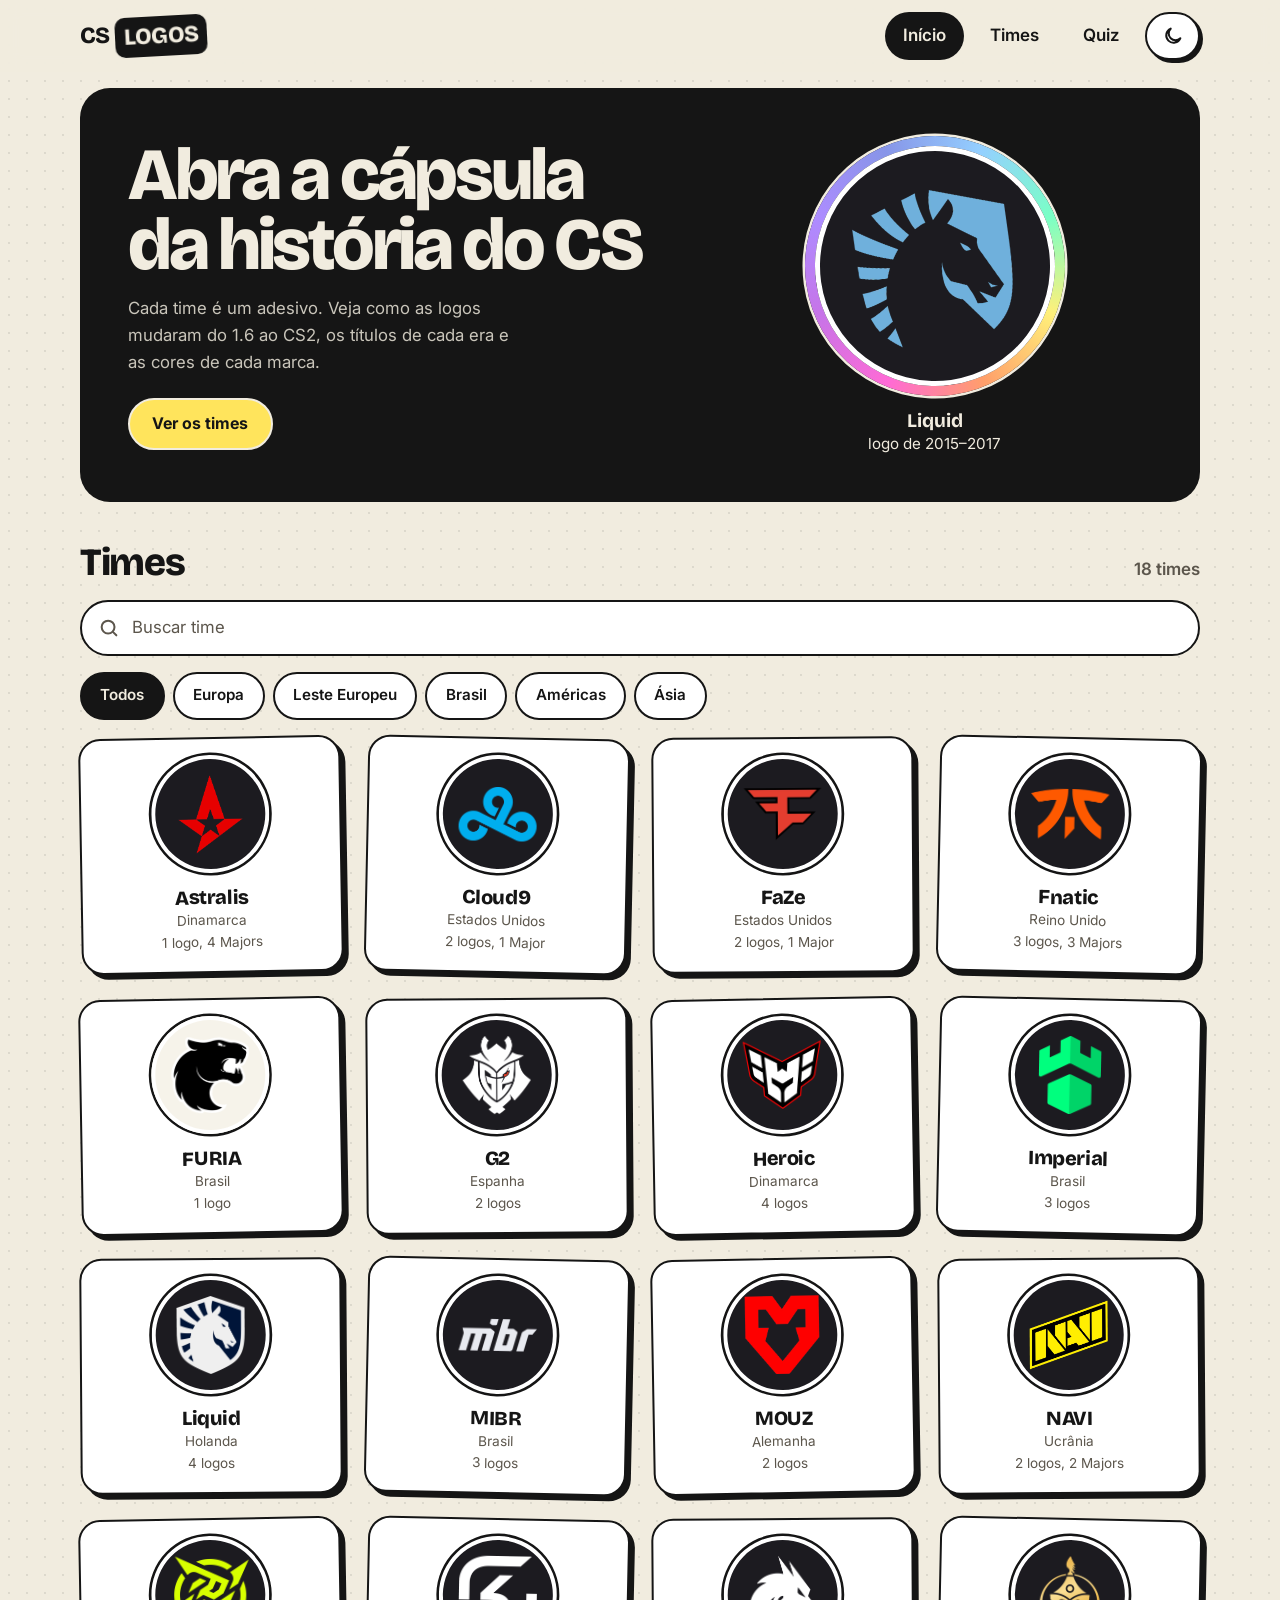
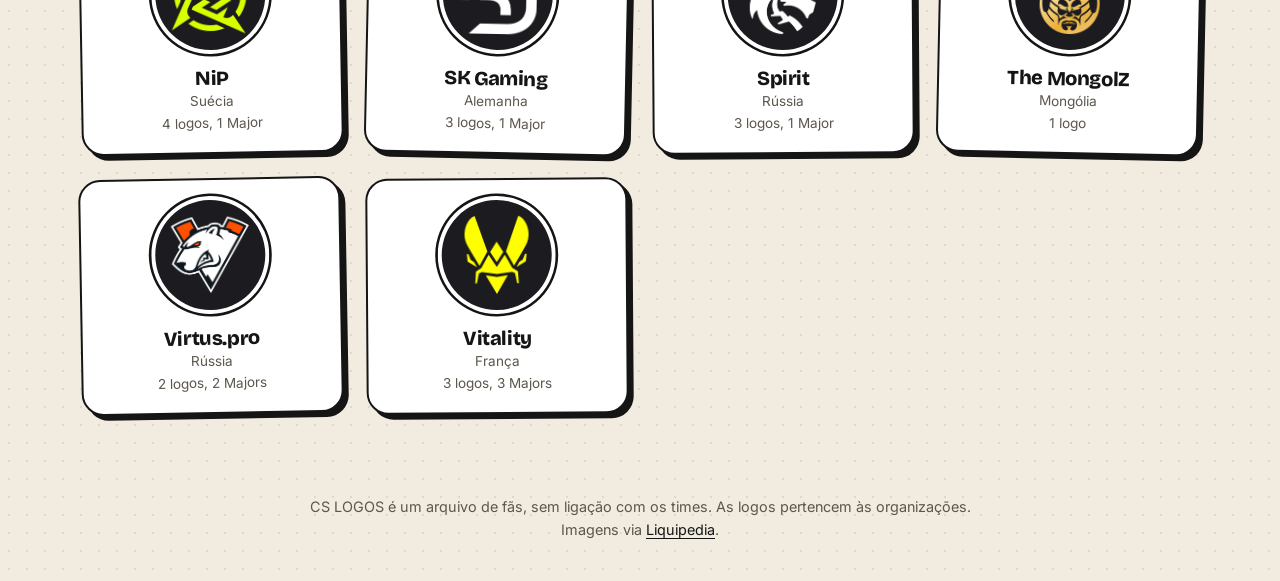
==== commit 9266369f: "Aplica revisão do redesign: foco visível no hero, barra inferior não cobre o foco, link do quiz - ou" ====
--- a/index.html
+++ b/index.html
@@ -28,7 +28,7 @@
         <a href="index.html" aria-current="page">Início</a>
         <a href="index.html#times">Times</a>
         <a href="quiz.html">Quiz</a>
-        <button type="button" class="icon-btn header-theme" data-theme-toggle aria-pressed="false" aria-label="Usar tema escuro"><svg class="icon icon-moon" viewBox="0 0 24 24" fill="none" stroke="currentColor" stroke-width="2.2" stroke-linecap="round" stroke-linejoin="round" aria-hidden="true"><path d="M20 14.5A8 8 0 1 1 9.5 4a6.5 6.5 0 0 0 10.5 10.5z"/></svg><svg class="icon icon-sun" viewBox="0 0 24 24" fill="none" stroke="currentColor" stroke-width="2.2" stroke-linecap="round" aria-hidden="true"><circle cx="12" cy="12" r="4"/><path d="M12 2v2M12 20v2M4.9 4.9l1.4 1.4M17.7 17.7l1.4 1.4M2 12h2M20 12h2M4.9 19.1l1.4-1.4M17.7 6.3l1.4-1.4"/></svg></button>
+        <button type="button" class="icon-btn header-theme" data-theme-toggle aria-pressed="false" aria-label="Tema escuro"><svg class="icon icon-moon" viewBox="0 0 24 24" fill="none" stroke="currentColor" stroke-width="2.2" stroke-linecap="round" stroke-linejoin="round" aria-hidden="true"><path d="M20 14.5A8 8 0 1 1 9.5 4a6.5 6.5 0 0 0 10.5 10.5z"/></svg><svg class="icon icon-sun" viewBox="0 0 24 24" fill="none" stroke="currentColor" stroke-width="2.2" stroke-linecap="round" aria-hidden="true"><circle cx="12" cy="12" r="4"/><path d="M12 2v2M12 20v2M4.9 4.9l1.4 1.4M17.7 17.7l1.4 1.4M2 12h2M20 12h2M4.9 19.1l1.4-1.4M17.7 6.3l1.4-1.4"/></svg></button>
       </nav>
     </div>
   </header>
@@ -38,7 +38,7 @@
       <li><a href="index.html" aria-current="page"><span class="icon-wrap"><svg class="icon" viewBox="0 0 24 24" fill="none" stroke="currentColor" stroke-width="2.2" stroke-linecap="round" stroke-linejoin="round" aria-hidden="true"><path d="M3 11l9-7 9 7"/><path d="M5 10v10h14V10"/><path d="M10 20v-6h4v6"/></svg></span>Início</a></li>
       <li><a href="index.html#times"><span class="icon-wrap"><svg class="icon" viewBox="0 0 24 24" fill="none" stroke="currentColor" stroke-width="2.2" stroke-linecap="round" stroke-linejoin="round" aria-hidden="true"><rect x="3.5" y="3.5" width="7" height="7" rx="2"/><rect x="13.5" y="3.5" width="7" height="7" rx="2"/><rect x="3.5" y="13.5" width="7" height="7" rx="2"/><rect x="13.5" y="13.5" width="7" height="7" rx="2"/></svg></span>Times</a></li>
       <li><a href="quiz.html"><span class="icon-wrap"><svg class="icon" viewBox="0 0 24 24" fill="none" stroke="currentColor" stroke-width="2.2" stroke-linecap="round" stroke-linejoin="round" aria-hidden="true"><circle cx="12" cy="12" r="9"/><path d="M9.5 9.5a2.5 2.5 0 1 1 3.5 2.3c-.6.3-1 .9-1 1.6v.6"/><circle cx="12" cy="17" r=".6" fill="currentColor"/></svg></span>Quiz</a></li>
-      <li><button type="button" data-theme-toggle aria-pressed="false" aria-label="Usar tema escuro"><span class="icon-wrap"><svg class="icon icon-moon" viewBox="0 0 24 24" fill="none" stroke="currentColor" stroke-width="2.2" stroke-linecap="round" stroke-linejoin="round" aria-hidden="true"><path d="M20 14.5A8 8 0 1 1 9.5 4a6.5 6.5 0 0 0 10.5 10.5z"/></svg><svg class="icon icon-sun" viewBox="0 0 24 24" fill="none" stroke="currentColor" stroke-width="2.2" stroke-linecap="round" aria-hidden="true"><circle cx="12" cy="12" r="4"/><path d="M12 2v2M12 20v2M4.9 4.9l1.4 1.4M17.7 17.7l1.4 1.4M2 12h2M20 12h2M4.9 19.1l1.4-1.4M17.7 6.3l1.4-1.4"/></svg></span><span class="theme-label">Escuro</span></button></li>
+      <li><button type="button" data-theme-toggle aria-pressed="false" aria-label="Tema escuro"><span class="icon-wrap"><svg class="icon icon-moon" viewBox="0 0 24 24" fill="none" stroke="currentColor" stroke-width="2.2" stroke-linecap="round" stroke-linejoin="round" aria-hidden="true"><path d="M20 14.5A8 8 0 1 1 9.5 4a6.5 6.5 0 0 0 10.5 10.5z"/></svg><svg class="icon icon-sun" viewBox="0 0 24 24" fill="none" stroke="currentColor" stroke-width="2.2" stroke-linecap="round" aria-hidden="true"><circle cx="12" cy="12" r="4"/><path d="M12 2v2M12 20v2M4.9 4.9l1.4 1.4M17.7 17.7l1.4 1.4M2 12h2M20 12h2M4.9 19.1l1.4-1.4M17.7 6.3l1.4-1.4"/></svg></span><span class="theme-label" aria-hidden="true"><span class="when-light">Escuro</span><span class="when-dark">Claro</span></span></button></li>
     </ul>
   </nav>
 
@@ -55,6 +55,7 @@
       </a>
     </section>
 
+    <span id="teams" aria-hidden="true"></span>
     <section class="section" id="times" aria-labelledby="times-title">
       <div class="section-title">
         <h2 id="times-title">Times</h2>
--- a/css/style.css
+++ b/css/style.css
@@ -113,7 +113,7 @@
   width: 100%;
   max-width: 1160px;
   margin: 0 auto;
-  padding: 0 1.25rem;
+  padding: 0 max(1.25rem, env(safe-area-inset-right)) 0 max(1.25rem, env(safe-area-inset-left));
 }
 
 /* ==========================================================
@@ -201,6 +201,9 @@
 .icon-sun { display: none; }
 :root[data-theme="dark"] .icon-sun { display: block; }
 :root[data-theme="dark"] .icon-moon { display: none; }
+.when-dark { display: none; }
+:root[data-theme="dark"] .when-dark { display: inline; }
+:root[data-theme="dark"] .when-light { display: none; }
 
 .header-theme { display: none; }
 
@@ -212,7 +215,7 @@
   z-index: 40;
   background: var(--card);
   border-top: var(--line) solid var(--ink);
-  padding-bottom: env(safe-area-inset-bottom);
+  padding: 0 env(safe-area-inset-right) env(safe-area-inset-bottom) env(safe-area-inset-left);
 }
 
 .bottom-nav ul {
@@ -252,11 +255,13 @@
 .bottom-nav [aria-current="page"] .icon-wrap { background: var(--accent); color: var(--on-accent); }
 
 body { padding-bottom: calc(var(--nav-h) + var(--line) + 16px + env(safe-area-inset-bottom)); }
+html { scroll-padding-bottom: calc(var(--nav-h) + var(--line) + 16px + env(safe-area-inset-bottom)); }
 
 @media (min-width: 900px) {
   .top-nav, .header-theme { display: inline-flex; }
   .bottom-nav { display: none; }
   body { padding-bottom: 0; }
+  html { scroll-padding-bottom: 0; }
 }
 
 /* ==========================================================
@@ -343,6 +348,8 @@
   opacity: 0.82;
 }
 
+.hero :focus-visible { outline-color: var(--accent); }
+
 .hero .btn { border-color: var(--bg); box-shadow: none; }
 .hero .btn:hover { box-shadow: 4px 4px 0 var(--accent); }
 
@@ -546,6 +553,9 @@
 
 .sticker--light { background: var(--plate-light); }
 
+/* logos pretas pintadas de branco (campo invert) */
+.logo--invert { filter: brightness(0) invert(1); }
+
 .sticker img {
   width: 66%;
   height: 66%;
@@ -729,19 +739,23 @@
   touch-action: pan-y;
 }
 
-@media (min-width: 720px) { .compare { aspect-ratio: 16 / 8; } }
+@media (min-width: 720px) {
+  .compare { aspect-ratio: 16 / 8; max-width: 760px; }
+  .compare-labels { max-width: 760px; }
+}
 
 .compare-pane {
   position: absolute;
   inset: 0;
-  display: grid;
-  place-items: center;
+  display: flex;
+  align-items: center;
+  justify-content: center;
   padding: 1.5rem;
 }
 
 .compare-pane img {
-  max-width: 62%;
-  max-height: 72%;
+  max-width: 56%;
+  max-height: 70%;
   width: auto;
   height: auto;
   object-fit: contain;
@@ -750,6 +764,8 @@
 
 .compare-before { background: var(--plate); }
 .compare-after { background: #2B2A31; clip-path: inset(0 0 0 var(--pos)); }
+.compare-before.is-light { background: var(--plate-light); }
+.compare-after.is-light { background: #E4E0D6; }
 
 .compare-handle {
   position: absolute;
@@ -982,8 +998,9 @@
 }
 
 .quiz-stage {
-  display: grid;
-  place-items: center;
+  display: flex;
+  align-items: center;
+  justify-content: center;
   height: 260px;
   padding: 1.75rem;
   margin-bottom: 1.25rem;
